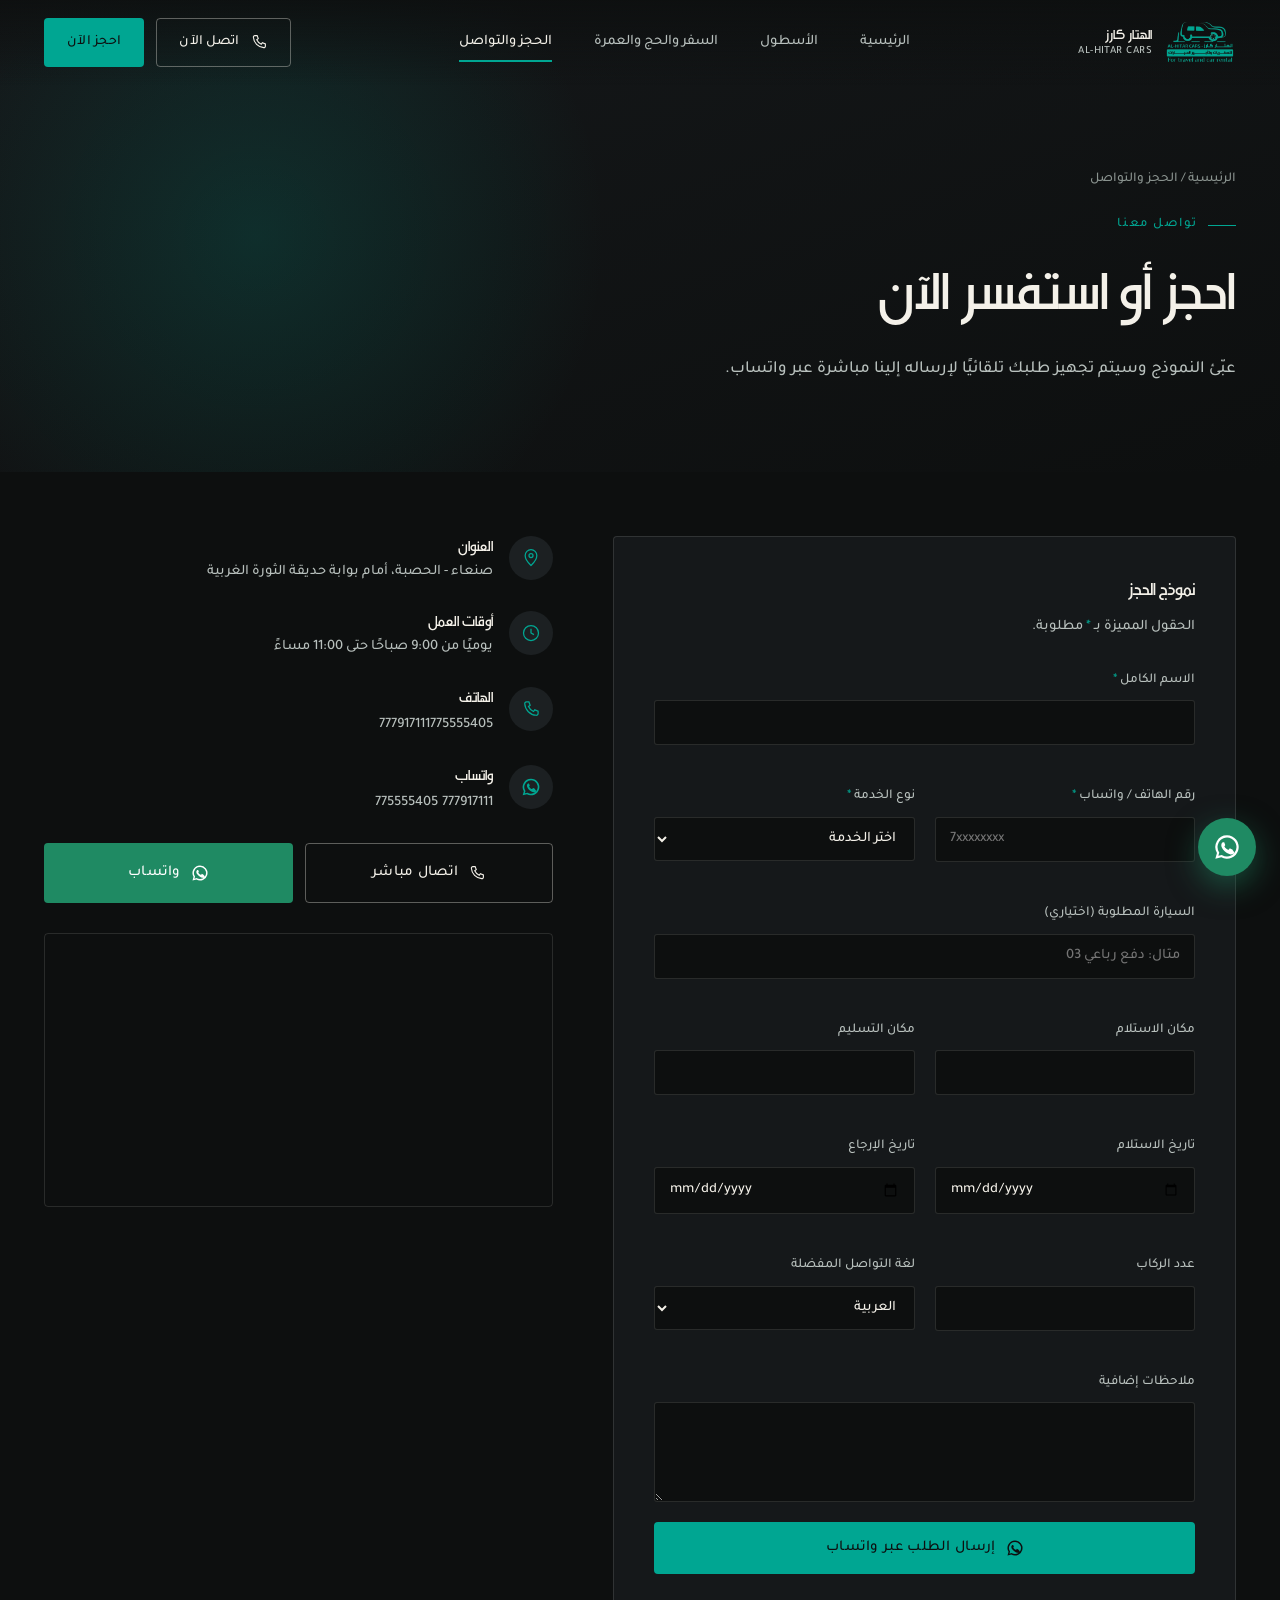
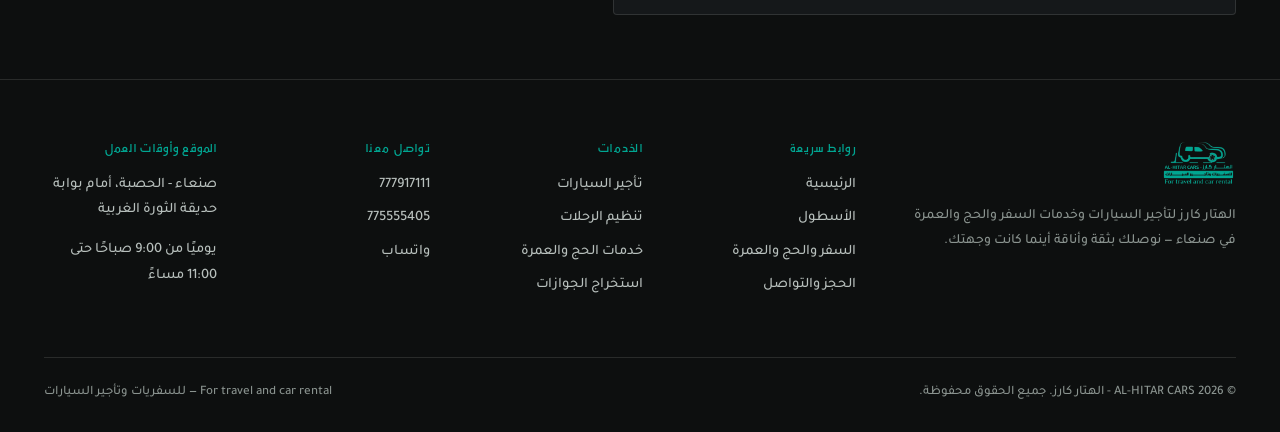
==== contact.html @ d3c836d4 "deploy site full" ====
<!DOCTYPE html>
<html lang="ar" dir="rtl">
<head>
  <meta charset="UTF-8">
  <meta name="viewport" content="width=device-width, initial-scale=1, viewport-fit=cover">
  <title>الحجز والتواصل | الهتار كارز</title>
  <meta name="description" content="احجز سيارتك أو استفسر عن خدمات السفر والحج والعمرة من الهتار كارز في صنعاء — تواصل هاتفي أو واتساب مباشر.">
  <link rel="canonical" href="https://alhitarcars.example.com/contact.html">
  <meta name="theme-color" content="#0d0f0f">
  <link rel="manifest" href="/manifest.webmanifest">
  <link rel="icon" href="/assets/icons/favicon-32.png" sizes="32x32">
  <link rel="icon" href="/assets/icons/favicon-64.png" sizes="64x64">
  <link rel="apple-touch-icon" href="/assets/icons/icon-180.png">
  <meta property="og:type" content="website">
  <meta property="og:title" content="الحجز والتواصل | الهتار كارز">
  <meta property="og:description" content="احجز سيارتك أو استفسر عن خدمات السفر والحج والعمرة من الهتار كارز في صنعاء — تواصل هاتفي أو واتساب مباشر.">
  <meta property="og:image" content="/assets/icons/og-image.jpg">
  <meta property="og:locale" content="ar_YE">
  <meta name="twitter:card" content="summary_large_image">
  <link rel="preload" href="/assets/fonts/heading.ttf" as="font" type="font/ttf" crossorigin>
  <link rel="preload" href="/assets/fonts/body.ttf" as="font" type="font/ttf" crossorigin>
  <link rel="stylesheet" href="/css/style.css">
  <script type="application/ld+json">
  {
    "@context": "https://schema.org",
    "@type": "CarRental",
    "name": "AL-HITAR CARS - الهتار كارز",
    "image": "/assets/icons/og-image.jpg",
    "telephone": ["+967777917111", "+967775555405"],
    "address": {
      "@type": "PostalAddress",
      "streetAddress": "الحصبة، أمام بوابة حديقة الثورة الغربية",
      "addressLocality": "صنعاء",
      "addressCountry": "YE"
    },
    "openingHours": "Mo-Su 09:00-23:00",
    "priceRange": "$$"
  }
  </script>
  
</head>
<body>
  <div class="intro-reveal">
    <div class="intro-line"></div>
    <img src="/assets/images/logo-original.png" alt="">
  </div>
  <header class="site-header">
    <div class="container header-inner">
      <a href="/index.html" class="brand">
        <img src="/assets/images/logo-original.png" alt="شعار الهتار كارز">
        <span class="brand-text">الهتار كارز<small>AL-HITAR CARS</small></span>
      </a>
      <nav class="main-nav">
        <a href="/index.html" class="">الرئيسية</a>
        <a href="/fleet.html" class="">الأسطول</a>
        <a href="/travel.html" class="">السفر والحج والعمرة</a>
        <a href="/contact.html" class="active">الحجز والتواصل</a>
      </nav>
      <div class="header-cta">
        <a href="tel:+967777917111" class="btn btn-outline"><svg viewBox="0 0 24 24" fill="none" stroke="currentColor" stroke-width="1.5"><path d="M6.5 3.5h3l1.5 4-2 1.5a12 12 0 0 0 6 6l1.5-2 4 1.5v3a2 2 0 0 1-2.2 2C10.8 19 5 13.2 4.5 5.7A2 2 0 0 1 6.5 3.5Z"/></svg> اتصل الآن</a>
        <a href="/contact.html" class="btn btn-primary">احجز الآن</a>
      </div>
      <button class="nav-toggle" aria-label="القائمة"><svg viewBox="0 0 24 24" fill="none" stroke="currentColor" stroke-width="1.6"><path d="M4 7h16M4 12h16M4 17h16"/></svg></button>
    </div>
  </header>
  
  <section class="page-hero">
    <div class="container">
      <div class="breadcrumb"><a href="/index.html">الرئيسية</a> / الحجز والتواصل</div>
      <div class="eyebrow">تواصل معنا</div>
      <h1>احجز أو استفسر الآن</h1>
      <p>عبّئ النموذج وسيتم تجهيز طلبك تلقائيًا لإرساله إلينا مباشرة عبر واتساب.</p>
    </div>
  </section>

  <section class="section-tight">
    <div class="container">
      <div class="contact-layout">
        <div class="booking-form reveal">
          <h3 style="margin-bottom:6px">نموذج الحجز</h3>
          <p style="color:var(--silver);font-size:14.5px;margin-bottom:28px">الحقول المميزة بـ <span style="color:var(--teal)">*</span> مطلوبة.</p>
          <form id="booking-form" novalidate>
            <div class="form-grid">
              <div class="field full">
                <label for="full-name">الاسم الكامل <span class="req">*</span></label>
                <input type="text" id="full-name" name="full-name" required>
                <span class="err-msg">هذا الحقل مطلوب</span>
              </div>
              <div class="field">
                <label for="phone">رقم الهاتف / واتساب <span class="req">*</span></label>
                <input type="tel" id="phone" name="phone" required placeholder="7xxxxxxxx">
                <span class="err-msg">رقم الهاتف غير صحيح</span>
              </div>
              <div class="field">
                <label for="service">نوع الخدمة <span class="req">*</span></label>
                <select id="service" name="service" required>
                  <option value="" disabled selected>اختر الخدمة</option>
                  <option>تأجير سيارة</option><option>موكب زفاف</option><option>توصيل تخرج</option><option>استقبال/توصيل مطار</option><option>تنقل حدودي (شحن/الوديعة)</option><option>حافلة تنقل مطار</option><option>خدمة إنجيز (مقعد واحد)</option><option>رحلة محلية أو دولية</option><option>خدمة حج</option><option>خدمة عمرة</option><option>استخراج جواز</option><option>أخرى</option>
                </select>
                <span class="err-msg">يرجى اختيار نوع الخدمة</span>
              </div>
              <div class="field full">
                <label for="vehicle-type">السيارة المطلوبة (اختياري)</label>
                <input type="text" id="vehicle-type" name="vehicle-type" placeholder="مثال: دفع رباعي 03">
              </div>
              <div class="field">
                <label for="pickup-loc">مكان الاستلام</label>
                <input type="text" id="pickup-loc" name="pickup-loc">
              </div>
              <div class="field">
                <label for="dropoff-loc">مكان التسليم</label>
                <input type="text" id="dropoff-loc" name="dropoff-loc">
              </div>
              <div class="field">
                <label for="pickup-date">تاريخ الاستلام</label>
                <input type="date" id="pickup-date" name="pickup-date">
              </div>
              <div class="field">
                <label for="return-date">تاريخ الإرجاع</label>
                <input type="date" id="return-date" name="return-date">
              </div>
              <div class="field">
                <label for="passengers">عدد الركاب</label>
                <input type="number" id="passengers" name="passengers" min="1" max="60">
              </div>
              <div class="field">
                <label for="pref-lang">لغة التواصل المفضلة</label>
                <select id="pref-lang" name="pref-lang">
                  <option>العربية</option>
                  <option>English</option>
                </select>
              </div>
              <div class="field full">
                <label for="notes">ملاحظات إضافية</label>
                <textarea id="notes" name="notes"></textarea>
              </div>
            </div>
            <button type="submit" class="btn btn-primary btn-block"><svg viewBox="0 0 24 24" fill="currentColor"><path d="M12 2a10 10 0 0 0-8.6 15.1L2 22l5.1-1.3A10 10 0 1 0 12 2Zm0 18.1a8.1 8.1 0 0 1-4.1-1.1l-.3-.2-3 .8.8-2.9-.2-.3A8.1 8.1 0 1 1 12 20.1Zm4.4-6.1c-.2-.1-1.4-.7-1.6-.8-.2-.1-.4-.1-.5.1-.2.2-.6.8-.8 1-.1.1-.3.2-.5.1-1.4-.7-2.3-1.2-3.2-2.8-.2-.4.2-.4.6-1.2.1-.1 0-.3 0-.4C10.3 9.7 9.9 8.7 9.7 8.2c-.1-.4-.3-.3-.5-.3h-.4c-.2 0-.5.1-.7.3-.2.2-1 1-1 2.3s1 2.7 1.1 2.9c.1.2 2 3 4.8 4.2.7.3 1.2.5 1.6.6.7.2 1.3.2 1.8.1.5-.1 1.4-.6 1.6-1.1.2-.5.2-1 .1-1.1-.1-.1-.2-.2-.4-.3Z"/></svg> إرسال الطلب عبر واتساب</button>
            <div id="form-status" class="form-status"></div>
          </form>
        </div>

        <div class="contact-side reveal">
          <div class="info-item"><div class="ic"><svg viewBox="0 0 24 24" fill="none" stroke="currentColor" stroke-width="1.5"><path d="M12 21s7-6.6 7-12a7 7 0 0 0-14 0c0 5.4 7 12 7 12Z"/><circle cx="12" cy="9" r="2.4"/></svg></div><div><h4>العنوان</h4><p>صنعاء - الحصبة، أمام بوابة حديقة الثورة الغربية</p></div></div>
          <div class="info-item"><div class="ic"><svg viewBox="0 0 24 24" fill="none" stroke="currentColor" stroke-width="1.5"><circle cx="12" cy="12" r="9"/><path d="M12 7v5l3.5 2"/></svg></div><div><h4>أوقات العمل</h4><p>يوميًا من 9:00 صباحًا حتى 11:00 مساءً</p></div></div>
          <div class="info-item"><div class="ic"><svg viewBox="0 0 24 24" fill="none" stroke="currentColor" stroke-width="1.5"><path d="M6.5 3.5h3l1.5 4-2 1.5a12 12 0 0 0 6 6l1.5-2 4 1.5v3a2 2 0 0 1-2.2 2C10.8 19 5 13.2 4.5 5.7A2 2 0 0 1 6.5 3.5Z"/></svg></div><div><h4>الهاتف</h4><a href="tel:+967777917111">777917111</a><a href="tel:+967775555405">775555405</a></div></div>
          <div class="info-item"><div class="ic"><svg viewBox="0 0 24 24" fill="currentColor"><path d="M12 2a10 10 0 0 0-8.6 15.1L2 22l5.1-1.3A10 10 0 1 0 12 2Zm0 18.1a8.1 8.1 0 0 1-4.1-1.1l-.3-.2-3 .8.8-2.9-.2-.3A8.1 8.1 0 1 1 12 20.1Zm4.4-6.1c-.2-.1-1.4-.7-1.6-.8-.2-.1-.4-.1-.5.1-.2.2-.6.8-.8 1-.1.1-.3.2-.5.1-1.4-.7-2.3-1.2-3.2-2.8-.2-.4.2-.4.6-1.2.1-.1 0-.3 0-.4C10.3 9.7 9.9 8.7 9.7 8.2c-.1-.4-.3-.3-.5-.3h-.4c-.2 0-.5.1-.7.3-.2.2-1 1-1 2.3s1 2.7 1.1 2.9c.1.2 2 3 4.8 4.2.7.3 1.2.5 1.6.6.7.2 1.3.2 1.8.1.5-.1 1.4-.6 1.6-1.1.2-.5.2-1 .1-1.1-.1-.1-.2-.2-.4-.3Z"/></svg></div><div><h4>واتساب</h4>
            <a href="https://wa.me/967777917111?text=%D9%85%D8%B1%D8%AD%D8%A8%D8%A7%D9%8B%D8%8C%20%D8%A3%D8%B1%D8%BA%D8%A8%20%D8%A8%D8%A7%D9%84%D8%A7%D8%B3%D8%AA%D9%81%D8%B3%D8%A7%D8%B1%20%D8%B9%D9%86%20%D8%AE%D8%AF%D9%85%D8%A7%D8%AA%D9%83%D9%85" target="_blank" rel="noopener">777917111</a>
            <a href="https://wa.me/967775555405?text=%D9%85%D8%B1%D8%AD%D8%A8%D8%A7%D9%8B%D8%8C%20%D8%A3%D8%B1%D8%BA%D8%A8%20%D8%A8%D8%A7%D9%84%D8%A7%D8%B3%D8%AA%D9%81%D8%B3%D8%A7%D8%B1%20%D8%B9%D9%86%20%D8%AE%D8%AF%D9%85%D8%A7%D8%AA%D9%83%D9%85" target="_blank" rel="noopener">775555405</a>
          </div></div>
          <div style="display:flex;gap:12px;margin-top:10px">
            <a href="tel:+967777917111" class="btn btn-outline" style="flex:1"><svg viewBox="0 0 24 24" fill="none" stroke="currentColor" stroke-width="1.5"><path d="M6.5 3.5h3l1.5 4-2 1.5a12 12 0 0 0 6 6l1.5-2 4 1.5v3a2 2 0 0 1-2.2 2C10.8 19 5 13.2 4.5 5.7A2 2 0 0 1 6.5 3.5Z"/></svg> اتصال مباشر</a>
            <a href="https://wa.me/967777917111?text=%D9%85%D8%B1%D8%AD%D8%A8%D8%A7%D9%8B%D8%8C%20%D8%A3%D8%B1%D8%BA%D8%A8%20%D8%A8%D8%A7%D9%84%D8%A7%D8%B3%D8%AA%D9%81%D8%B3%D8%A7%D8%B1%20%D8%B9%D9%86%20%D8%AE%D8%AF%D9%85%D8%A7%D8%AA%D9%83%D9%85" target="_blank" rel="noopener" class="btn btn-whatsapp" style="flex:1"><svg viewBox="0 0 24 24" fill="currentColor"><path d="M12 2a10 10 0 0 0-8.6 15.1L2 22l5.1-1.3A10 10 0 1 0 12 2Zm0 18.1a8.1 8.1 0 0 1-4.1-1.1l-.3-.2-3 .8.8-2.9-.2-.3A8.1 8.1 0 1 1 12 20.1Zm4.4-6.1c-.2-.1-1.4-.7-1.6-.8-.2-.1-.4-.1-.5.1-.2.2-.6.8-.8 1-.1.1-.3.2-.5.1-1.4-.7-2.3-1.2-3.2-2.8-.2-.4.2-.4.6-1.2.1-.1 0-.3 0-.4C10.3 9.7 9.9 8.7 9.7 8.2c-.1-.4-.3-.3-.5-.3h-.4c-.2 0-.5.1-.7.3-.2.2-1 1-1 2.3s1 2.7 1.1 2.9c.1.2 2 3 4.8 4.2.7.3 1.2.5 1.6.6.7.2 1.3.2 1.8.1.5-.1 1.4-.6 1.6-1.1.2-.5.2-1 .1-1.1-.1-.1-.2-.2-.4-.3Z"/></svg> واتساب</a>
          </div>
          <div class="map-frame"><iframe src="https://www.google.com/maps?q=صنعاء+-+الحصبة،+أمام+بوابة+حديقة+الثورة+الغربية&output=embed" loading="lazy" title="موقع الهتار كارز"></iframe></div>
        </div>
      </div>
    </div>
  </section>

  <footer class="site-footer">
    <div class="container">
      <div class="footer-top">
        <div class="footer-brand">
          <img src="/assets/images/logo-original.png" alt="شعار الهتار كارز">
          <p>الهتار كارز لتأجير السيارات وخدمات السفر والحج والعمرة في صنعاء — نوصلك بثقة وأناقة أينما كانت وجهتك.</p>
        </div>
        <div class="info-grid" style="flex:1">
          <div class="info-block">
            <h4>روابط سريعة</h4>
            <a href="/index.html">الرئيسية</a>
            <a href="/fleet.html">الأسطول</a>
            <a href="/travel.html">السفر والحج والعمرة</a>
            <a href="/contact.html">الحجز والتواصل</a>
          </div>
          <div class="info-block">
            <h4>الخدمات</h4>
            <a href="/fleet.html">تأجير السيارات</a>
            <a href="/travel.html">تنظيم الرحلات</a>
            <a href="/travel.html">خدمات الحج والعمرة</a>
            <a href="/travel.html">استخراج الجوازات</a>
          </div>
          <div class="info-block">
            <h4>تواصل معنا</h4>
            <a href="tel:+967777917111">777917111</a>
            <a href="tel:+967775555405">775555405</a>
            <a href="https://wa.me/967777917111?text=%D9%85%D8%B1%D8%AD%D8%A8%D8%A7%D9%8B%D8%8C%20%D8%A3%D8%B1%D8%BA%D8%A8%20%D8%A8%D8%A7%D9%84%D8%A7%D8%B3%D8%AA%D9%81%D8%B3%D8%A7%D8%B1%20%D8%B9%D9%86%20%D8%AE%D8%AF%D9%85%D8%A7%D8%AA%D9%83%D9%85" target="_blank" rel="noopener">واتساب</a>
          </div>
          <div class="info-block">
            <h4>الموقع وأوقات العمل</h4>
            <p>صنعاء - الحصبة، أمام بوابة حديقة الثورة الغربية</p>
            <p>يوميًا من 9:00 صباحًا حتى 11:00 مساءً</p>
          </div>
        </div>
      </div>
      <div class="footer-bottom">
        <span>© 2026 AL-HITAR CARS - الهتار كارز. جميع الحقوق محفوظة.</span>
        <span>For travel and car rental — للسفريات وتأجير السيارات</span>
      </div>
    </div>
  </footer>
  <a class="wa-float" href="https://wa.me/967777917111?text=%D9%85%D8%B1%D8%AD%D8%A8%D8%A7%D9%8B%D8%8C%20%D8%A3%D8%B1%D8%BA%D8%A8%20%D8%A8%D8%A7%D9%84%D8%A7%D8%B3%D8%AA%D9%81%D8%B3%D8%A7%D8%B1%20%D8%B9%D9%86%20%D8%AE%D8%AF%D9%85%D8%A7%D8%AA%D9%83%D9%85" target="_blank" rel="noopener" aria-label="تواصل عبر واتساب"><svg viewBox="0 0 24 24" fill="currentColor"><path d="M12 2a10 10 0 0 0-8.6 15.1L2 22l5.1-1.3A10 10 0 1 0 12 2Zm0 18.1a8.1 8.1 0 0 1-4.1-1.1l-.3-.2-3 .8.8-2.9-.2-.3A8.1 8.1 0 1 1 12 20.1Zm4.4-6.1c-.2-.1-1.4-.7-1.6-.8-.2-.1-.4-.1-.5.1-.2.2-.6.8-.8 1-.1.1-.3.2-.5.1-1.4-.7-2.3-1.2-3.2-2.8-.2-.4.2-.4.6-1.2.1-.1 0-.3 0-.4C10.3 9.7 9.9 8.7 9.7 8.2c-.1-.4-.3-.3-.5-.3h-.4c-.2 0-.5.1-.7.3-.2.2-1 1-1 2.3s1 2.7 1.1 2.9c.1.2 2 3 4.8 4.2.7.3 1.2.5 1.6.6.7.2 1.3.2 1.8.1.5-.1 1.4-.6 1.6-1.1.2-.5.2-1 .1-1.1-.1-.1-.2-.2-.4-.3Z"/></svg></a>
  <div class="install-banner">
    <img src="/assets/icons/icon-96.png" alt="">
    <div class="txt"><strong>ثبّت تطبيق الهتار كارز</strong>وصول أسرع لحجوزاتك من شاشتك الرئيسية</div>
    <button class="install-btn">تثبيت</button>
    <button class="dismiss">×</button>
  </div>
  <div class="lightbox"><button class="lightbox-close"><svg viewBox="0 0 24 24" fill="none" stroke="currentColor" stroke-width="1.6"><path d="M6 6l12 12M18 6 6 18"/></svg></button><img src="" alt=""></div>
  <script src="/js/main.js" defer></script>
</body>
</html>
---- css/style.css ----
/* ==========================================================================
   AL-HITAR CARS — Design System
   ========================================================================== */

@font-face {
  font-family: 'Heading Arabic';
  src: url('../assets/fonts/heading.ttf') format('truetype');
  font-weight: 400 700;
  font-display: swap;
}
@font-face {
  font-family: 'Body Arabic';
  src: url('../assets/fonts/body.ttf') format('truetype');
  font-weight: 300 700;
  font-display: swap;
}

:root {
  --ink: #0d0f0f;
  --charcoal: #15181a;
  --charcoal-2: #1c2022;
  --cream: #f4f1e9;
  --teal: #00a692;
  --teal-deep: #027566;
  --teal-glow: rgba(0, 166, 146, 0.35);
  --silver: #b8c0bd;
  --muted: #8a938f;
  --white: #ffffff;
  --line: rgba(244, 241, 233, 0.12);

  --font-head: 'Heading Arabic', 'Tahoma', sans-serif;
  --font-body: 'Body Arabic', 'Tahoma', sans-serif;

  --container: 1240px;
  --radius: 4px;
  --ease: cubic-bezier(.16,.84,.44,1);
}

* { box-sizing: border-box; }
html { scroll-behavior: smooth; }
@media (prefers-reduced-motion: reduce) {
  html { scroll-behavior: auto; }
  *, *::before, *::after { animation-duration: 0.001ms !important; animation-iteration-count: 1 !important; transition-duration: 0.001ms !important; scroll-behavior: auto !important; }
}

body {
  margin: 0;
  background: var(--ink);
  color: var(--cream);
  font-family: var(--font-body);
  line-height: 1.75;
  -webkit-font-smoothing: antialiased;
  overflow-x: hidden;
}

img { max-width: 100%; display: block; }
a { color: inherit; text-decoration: none; }
button { font-family: inherit; cursor: pointer; }
ul { margin: 0; padding: 0; list-style: none; }

h1, h2, h3, h4 {
  font-family: var(--font-head);
  font-weight: 600;
  margin: 0 0 .5em;
  line-height: 1.3;
}

.container { max-width: var(--container); margin: 0 auto; padding: 0 24px; }
.eyebrow {
  display: inline-flex; align-items: center; gap: 10px;
  font-size: 13px; letter-spacing: .12em; color: var(--teal);
  text-transform: uppercase; font-weight: 600; margin-bottom: 14px;
}
.eyebrow::before { content: ''; width: 28px; height: 1px; background: var(--teal); }

.section { padding: 96px 0; position: relative; }
.section-tight { padding: 64px 0; }
.section-title { font-size: clamp(28px, 4vw, 44px); max-width: 720px; }
.section-sub { color: var(--silver); max-width: 620px; font-size: 17px; }
.section-head { margin-bottom: 56px; }
.section-head.center { text-align: center; margin-inline: auto; }
.section-head.center .section-sub { margin-inline: auto; }

.charcoal-bg { background: var(--charcoal); }
.line-top { border-top: 1px solid var(--line); }

/* Buttons */
.btn {
  display: inline-flex; align-items: center; justify-content: center; gap: 10px;
  padding: 16px 34px; font-size: 15px; font-weight: 600; letter-spacing: .02em;
  border-radius: var(--radius); border: 1px solid transparent; transition: all .35s var(--ease);
  white-space: nowrap;
}
.btn-primary { background: var(--teal); color: var(--ink); }
.btn-primary:hover { background: var(--cream); box-shadow: 0 0 0 1px var(--cream); transform: translateY(-2px); }
.btn-outline { border-color: rgba(244,241,233,.35); color: var(--cream); }
.btn-outline:hover { border-color: var(--cream); background: rgba(244,241,233,.06); transform: translateY(-2px); }
.btn-whatsapp { background: #1f8a63; color: #fff; }
.btn-whatsapp:hover { background: #24a374; transform: translateY(-2px); }
.btn-block { width: 100%; }
.btn svg { width: 18px; height: 18px; flex-shrink: 0; }

/* ============================== HEADER ============================== */
.site-header {
  position: fixed; inset-inline: 0; top: 0; z-index: 500;
  padding: 18px 0;
  transition: background .4s var(--ease), padding .4s var(--ease), box-shadow .4s var(--ease);
}
.site-header::before {
  content: ''; position: absolute; inset: 0; background: linear-gradient(to bottom, rgba(13,15,15,.85), rgba(13,15,15,0));
  z-index: -1; opacity: 1; transition: opacity .4s;
}
.site-header.scrolled { background: rgba(13,15,15,.92); backdrop-filter: blur(10px); padding: 12px 0; box-shadow: 0 8px 30px rgba(0,0,0,.35); }
.site-header.scrolled::before { opacity: 0; }

.header-inner { display: flex; align-items: center; justify-content: space-between; gap: 20px; }
.brand { display: flex; align-items: center; gap: 12px; }
.brand img { height: 44px; width: auto; }
.brand-text { font-family: var(--font-head); font-size: 15px; line-height: 1.3; }
.brand-text small { display: block; font-family: var(--font-body); font-size: 11px; color: var(--silver); font-weight: 400; letter-spacing: .04em; }

.main-nav { display: flex; align-items: center; gap: 6px; }
.main-nav a {
  padding: 10px 18px; font-size: 14.5px; font-weight: 500; border-radius: 3px;
  color: var(--silver); transition: color .25s, background .25s; position: relative;
}
.main-nav a:hover, .main-nav a.active { color: var(--cream); }
.main-nav a.active::after {
  content: ''; position: absolute; bottom: 3px; inset-inline: 18px; height: 2px; background: var(--teal);
}
.header-cta { display: flex; align-items: center; gap: 12px; }
.header-cta .btn { padding: 11px 22px; font-size: 14px; }
.nav-toggle {
  display: none; background: none; border: 1px solid var(--line); border-radius: 4px;
  width: 44px; height: 44px; align-items: center; justify-content: center; color: var(--cream);
}
.nav-toggle svg { width: 22px; height: 22px; }

@media (max-width: 980px) {
  .main-nav { position: fixed; inset: 0; top: 0; background: var(--ink); flex-direction: column;
    justify-content: center; align-items: center; gap: 8px; transform: translateY(-100%);
    transition: transform .5s var(--ease); z-index: 400; }
  .main-nav.open { transform: translateY(0); }
  .main-nav a { font-size: 20px; padding: 14px 20px; }
  .nav-toggle { display: inline-flex; z-index: 600; }
  .header-cta .btn-outline { display: none; }
}

/* ============================== INTRO REVEAL ============================== */
.intro-reveal {
  position: fixed; inset: 0; z-index: 2000; background: var(--ink);
  display: flex; align-items: center; justify-content: center;
  transition: opacity .5s ease, visibility .5s ease;
}
.intro-reveal.hide { opacity: 0; visibility: hidden; pointer-events: none; }
.intro-reveal img { width: 120px; opacity: 0; animation: introFade .7s var(--ease) forwards .1s; }
.intro-line {
  position: absolute; bottom: 42%; height: 1px; width: 0; background: var(--teal);
  box-shadow: 0 0 14px var(--teal-glow); animation: introLine 1.1s var(--ease) forwards .15s;
}
@keyframes introFade { to { opacity: 1; } }
@keyframes introLine { 0% { width: 0; opacity: 1; } 70% { width: 220px; opacity: 1; } 100% { width: 220px; opacity: 0; } }
@media (prefers-reduced-motion: reduce) { .intro-reveal { display: none; } }

/* ============================== HERO ============================== */
.hero {
  position: relative; min-height: 100svh; display: flex; align-items: flex-end;
  overflow: hidden; background: var(--ink);
}
.hero-media { position: absolute; inset: 0; z-index: 0; }
.hero-media video, .hero-media img {
  position: absolute; inset: 0; width: 100%; height: 100%; object-fit: cover; object-position: center 30%;
}
.hero-media::after {
  content: ''; position: absolute; inset: 0;
  background: linear-gradient(to top, rgba(10,11,11,.95) 5%, rgba(10,11,11,.55) 45%, rgba(10,11,11,.35) 70%),
              linear-gradient(to inline-end, rgba(10,11,11,.5), transparent 55%);
}
.hero-content { position: relative; z-index: 2; width: 100%; padding-bottom: 96px; }
.hero-eyebrow { color: var(--teal); font-weight: 600; letter-spacing: .14em; text-transform: uppercase; font-size: 13px; margin-bottom: 18px; display: flex; align-items: center; gap: 10px; opacity: 0; animation: riseIn .9s var(--ease) forwards .5s; }
.hero-eyebrow::before { content: ''; width: 34px; height: 1px; background: var(--teal); }
.hero h1 {
  font-size: clamp(38px, 6.4vw, 84px); max-width: 900px; margin-bottom: 20px;
  opacity: 0; animation: riseIn 1s var(--ease) forwards .65s;
}
.hero-en { display: block; font-size: .32em; color: var(--silver); font-weight: 400; margin-top: 8px; font-family: var(--font-body); letter-spacing: .04em; }
.hero p.lead {
  font-size: 18px; color: var(--silver); max-width: 560px; margin-bottom: 40px;
  opacity: 0; animation: riseIn 1s var(--ease) forwards .8s;
}
.hero-actions { display: flex; gap: 16px; flex-wrap: wrap; opacity: 0; animation: riseIn 1s var(--ease) forwards .95s; }
@keyframes riseIn { from { opacity: 0; transform: translateY(28px); } to { opacity: 1; transform: translateY(0); } }

.scroll-cue {
  position: absolute; bottom: 26px; inset-inline-end: 24px; z-index: 2; color: var(--silver);
  display: flex; flex-direction: column; align-items: center; gap: 8px; font-size: 11px; letter-spacing: .1em;
  opacity: 0; animation: riseIn 1s var(--ease) forwards 1.2s;
}
.scroll-cue .line { width: 1px; height: 34px; background: linear-gradient(var(--teal), transparent); animation: scrollCue 1.8s infinite ease-in-out; }
@keyframes scrollCue { 0%,100% { transform: scaleY(1); opacity: .7; } 50% { transform: scaleY(.4); opacity: 1; } }

.hero-video-toggle {
  position: absolute; bottom: 26px; inset-inline-start: 24px; z-index: 2;
  width: 44px; height: 44px; border-radius: 50%; border: 1px solid rgba(244,241,233,.3);
  background: rgba(13,15,15,.4); backdrop-filter: blur(6px); display: flex; align-items: center; justify-content: center;
  color: var(--cream); opacity: 0; animation: riseIn 1s var(--ease) forwards 1.2s;
}
.hero-video-toggle svg { width: 16px; height: 16px; }

/* ============================== TICKER ============================== */
.ticker-strip {
  background: var(--teal); color: var(--ink); overflow: hidden; position: relative;
  padding: 16px 0; white-space: nowrap;
}
.ticker-track { display: inline-flex; animation: tickerScroll 42s linear infinite; will-change: transform; }
.ticker-track span {
  display: inline-flex; align-items: center; font-family: var(--font-head); font-weight: 600;
  font-size: 17px; padding-inline-end: 42px;
}
.ticker-track span::after { content: '\2022'; margin-inline-start: 42px; opacity: .55; }
@keyframes tickerScroll { from { transform: translateX(0); } to { transform: translateX(-50%); } }
html[dir="rtl"] .ticker-track { animation-name: tickerScrollRTL; }
@keyframes tickerScrollRTL { from { transform: translateX(0); } to { transform: translateX(50%); } }

/* ============================== TRUST / STATS ============================== */
.trust-band { display: flex; flex-wrap: wrap; gap: 40px; justify-content: space-between; }
.trust-item { flex: 1 1 200px; }
.trust-item .num { font-family: var(--font-head); font-size: 42px; color: var(--teal); display: block; }
.trust-item .label { color: var(--silver); font-size: 14.5px; }

/* ============================== FEATURED GRID ============================== */
.feature-grid { display: grid; grid-template-columns: repeat(12, 1fr); gap: 18px; }
.feature-grid .tile { grid-column: span 4; position: relative; overflow: hidden; border-radius: var(--radius); aspect-ratio: 4/5; }
.feature-grid .tile.wide { grid-column: span 6; aspect-ratio: 16/11; }
.feature-grid .tile.tall { grid-column: span 6; aspect-ratio: 16/13; }
.tile img { width: 100%; height: 100%; object-fit: cover; transition: transform 1.1s var(--ease); }
.tile:hover img { transform: scale(1.08); }
.tile::after { content: ''; position: absolute; inset: 0; background: linear-gradient(to top, rgba(10,11,11,.85), transparent 55%); }
.tile-label { position: absolute; bottom: 0; inset-inline: 0; padding: 20px; z-index: 2; }
.tile-label .tag { font-size: 12px; color: var(--teal); text-transform: uppercase; letter-spacing: .08em; font-weight: 700; }
.tile-label h4 { margin: 4px 0 0; font-size: 19px; }

@media (max-width: 860px) {
  .feature-grid .tile, .feature-grid .tile.wide, .feature-grid .tile.tall { grid-column: span 12; aspect-ratio: 4/3; }
}

/* ============================== SERVICE CARDS ============================== */
.service-grid { display: grid; grid-template-columns: repeat(3, 1fr); gap: 1px; background: var(--line); border: 1px solid var(--line); }
.service-card { background: var(--charcoal); padding: 44px 34px; transition: background .35s; }
.service-card:hover { background: var(--charcoal-2); }
.service-card .icon { width: 46px; height: 46px; color: var(--teal); margin-bottom: 26px; }
.service-card h3 { font-size: 20px; }
.service-card p { color: var(--silver); font-size: 15px; margin: 0; }
@media (max-width: 860px) { .service-grid { grid-template-columns: 1fr; } }

/* ============================== SPLIT SECTION (wedding/airport/travel) ============================== */
.split { display: grid; grid-template-columns: 1fr 1fr; gap: 64px; align-items: center; }
.split.reverse .split-media { order: 2; }
.split-media { position: relative; border-radius: var(--radius); overflow: hidden; aspect-ratio: 4/3.2; }
.split-media img { width: 100%; height: 100%; object-fit: cover; }
.split-body ul.checklist { margin-top: 26px; display: flex; flex-direction: column; gap: 14px; }
.split-body ul.checklist li { display: flex; gap: 12px; align-items: flex-start; color: var(--silver); font-size: 15.5px; }
.split-body ul.checklist svg { width: 18px; height: 18px; color: var(--teal); flex-shrink: 0; margin-top: 3px; }
@media (max-width: 900px) {
  .split, .split.reverse { grid-template-columns: 1fr; gap: 32px; }
  .split.reverse .split-media { order: 0; }
}

/* ============================== CTA BAND ============================== */
.cta-band {
  position: relative; padding: 90px 0; text-align: center; overflow: hidden;
  background: radial-gradient(120% 160% at 50% 0%, rgba(0,166,146,.16), transparent 60%), var(--charcoal);
}
.cta-band h2 { font-size: clamp(28px,4vw,46px); max-width: 700px; margin-inline: auto; }
.cta-band p { color: var(--silver); max-width: 560px; margin: 14px auto 34px; }
.cta-actions { display: flex; gap: 16px; justify-content: center; flex-wrap: wrap; }

/* ============================== LOCATION / FOOTER ============================== */
.info-grid { display: grid; grid-template-columns: repeat(4, 1fr); gap: 40px; }
.info-block h4 { font-size: 13px; text-transform: uppercase; letter-spacing: .1em; color: var(--teal); margin-bottom: 16px; }
.info-block p, .info-block a { color: var(--silver); font-size: 14.5px; display: block; margin-bottom: 8px; }
.info-block a:hover { color: var(--cream); }
@media (max-width: 860px) { .info-grid { grid-template-columns: 1fr 1fr; } }

.site-footer { padding: 60px 0 28px; border-top: 1px solid var(--line); }
.footer-top { display: flex; justify-content: space-between; gap: 40px; flex-wrap: wrap; margin-bottom: 50px; }
.footer-brand { max-width: 340px; }
.footer-brand img { height: 46px; margin-bottom: 18px; }
.footer-brand p { color: var(--muted); font-size: 14px; }
.footer-bottom { display: flex; justify-content: space-between; gap: 12px; flex-wrap: wrap; color: var(--muted); font-size: 13px; padding-top: 24px; border-top: 1px solid var(--line); }

/* ============================== PAGE HEADER (inner pages) ============================== */
.page-hero {
  padding: 168px 0 70px; position: relative; overflow: hidden;
  background: linear-gradient(160deg, var(--charcoal), var(--ink));
}
.page-hero::after {
  content: ''; position: absolute; inset-inline-end: -10%; top: -30%; width: 60%; height: 160%;
  background: radial-gradient(circle, var(--teal-glow), transparent 65%); opacity: .5;
}
.breadcrumb { color: var(--muted); font-size: 13.5px; margin-bottom: 18px; }
.breadcrumb a:hover { color: var(--teal); }
.page-hero h1 { font-size: clamp(32px, 5vw, 58px); max-width: 780px; }
.page-hero p { color: var(--silver); max-width: 600px; font-size: 17px; }

/* ============================== FLEET / FILTERS ============================== */
.filter-bar {
  display: flex; gap: 10px; flex-wrap: wrap; padding: 22px 0; position: sticky; top: 76px; z-index: 100;
  background: rgba(13,15,15,.9); backdrop-filter: blur(8px); border-bottom: 1px solid var(--line); margin-bottom: 40px;
}
.filter-btn {
  padding: 9px 20px; border: 1px solid var(--line); border-radius: 30px; font-size: 13.5px; color: var(--silver);
  background: transparent; transition: all .3s;
}
.filter-btn:hover { border-color: var(--teal); color: var(--cream); }
.filter-btn.active { background: var(--teal); border-color: var(--teal); color: var(--ink); font-weight: 600; }
.filter-count { color: var(--muted); font-size: 13px; margin-inline-start: auto; align-self: center; white-space: nowrap; }

.fleet-grid { display: grid; grid-template-columns: repeat(3, 1fr); gap: 24px; }
@media (max-width: 980px) { .fleet-grid { grid-template-columns: repeat(2, 1fr); } }
@media (max-width: 640px) { .fleet-grid { grid-template-columns: 1fr; } }

.vehicle-card {
  background: var(--charcoal); border: 1px solid var(--line); border-radius: var(--radius); overflow: hidden;
  opacity: 0; transform: translateY(24px); transition: opacity .6s var(--ease), transform .6s var(--ease), border-color .3s;
}
.vehicle-card.in-view { opacity: 1; transform: translateY(0); }
.vehicle-card:hover { border-color: rgba(0,166,146,.4); }
.vehicle-card .thumb { aspect-ratio: 4/3; overflow: hidden; position: relative; cursor: zoom-in; }
.vehicle-card .thumb img { width: 100%; height: 100%; object-fit: cover; transition: transform .8s var(--ease); }
.vehicle-card:hover .thumb img { transform: scale(1.06); }
.vehicle-card .thumb .cat-badge {
  position: absolute; top: 12px; inset-inline-start: 12px; background: rgba(13,15,15,.75); backdrop-filter: blur(4px);
  color: var(--teal); font-size: 11.5px; padding: 5px 12px; border-radius: 20px; font-weight: 700; letter-spacing: .04em;
}
.vehicle-card .body { padding: 20px 22px 24px; }
.vehicle-card .body h4 { font-size: 17px; margin-bottom: 6px; }
.vehicle-card .body .meta { color: var(--muted); font-size: 13.5px; margin-bottom: 16px; }
.vehicle-card .body .row { display: flex; gap: 10px; }
.vehicle-card .body .row .btn { flex: 1; padding: 11px 14px; font-size: 13.5px; }

.hidden-card { display: none !important; }

/* Lightbox */
.lightbox {
  position: fixed; inset: 0; z-index: 3000; background: rgba(6,7,7,.96);
  display: flex; align-items: center; justify-content: center; opacity: 0; visibility: hidden;
  transition: opacity .35s, visibility .35s; padding: 30px;
}
.lightbox.open { opacity: 1; visibility: visible; }
.lightbox img { max-width: 90vw; max-height: 85vh; border-radius: 4px; box-shadow: 0 30px 80px rgba(0,0,0,.6); }
.lightbox-close {
  position: absolute; top: 24px; inset-inline-end: 24px; width: 46px; height: 46px; border-radius: 50%;
  background: rgba(244,241,233,.08); border: 1px solid var(--line); color: var(--cream);
  display: flex; align-items: center; justify-content: center;
}
.lightbox-close svg { width: 20px; height: 20px; }

/* Action / on-the-road gallery */
.action-strip { display: grid; grid-template-columns: repeat(6, 1fr); gap: 10px; }
.action-strip .a-item { aspect-ratio: 3/4; overflow: hidden; border-radius: 3px; position: relative; cursor: zoom-in; filter: saturate(1.05) contrast(1.05); }
.action-strip .a-item img { width: 100%; height: 100%; object-fit: cover; transition: transform .8s var(--ease); }
.action-strip .a-item:hover img { transform: scale(1.08); }
@media (max-width: 980px) { .action-strip { grid-template-columns: repeat(4, 1fr); } }
@media (max-width: 640px) { .action-strip { grid-template-columns: repeat(3, 1fr); } }

/* Brand logos strip */
.brand-strip { display: flex; align-items: center; justify-content: space-between; flex-wrap: wrap; gap: 34px; opacity: .8; }
.brand-strip img { height: 42px; width: auto; filter: grayscale(1) brightness(1.6); opacity: .75; transition: opacity .3s, filter .3s; }
.brand-strip img:hover { opacity: 1; filter: grayscale(0) brightness(1); }

/* ============================== TRAVEL PAGE / TIMELINE ============================== */
.timeline { display: flex; flex-direction: column; gap: 0; margin-top: 20px; }
.timeline-item { display: grid; grid-template-columns: 60px 1fr; gap: 26px; padding-bottom: 46px; position: relative; }
.timeline-item::before {
  content: ''; position: absolute; inset-inline-start: 29px; top: 46px; bottom: 0; width: 1px; background: var(--line);
}
.timeline-item:last-child::before { display: none; }
.timeline-num {
  width: 60px; height: 60px; border-radius: 50%; border: 1px solid var(--teal); color: var(--teal);
  display: flex; align-items: center; justify-content: center; font-family: var(--font-head); font-size: 20px; flex-shrink: 0;
}
.timeline-body h4 { font-size: 19px; margin-bottom: 8px; }
.timeline-body p { color: var(--silver); margin: 0; max-width: 620px; font-size: 15px; }

.faq-item { border-bottom: 1px solid var(--line); }
.faq-q { padding: 24px 0; display: flex; justify-content: space-between; align-items: center; cursor: pointer; font-family: var(--font-head); font-size: 17px; }
.faq-q svg { width: 20px; height: 20px; color: var(--teal); transition: transform .35s; flex-shrink: 0; margin-inline-start: 20px; }
.faq-item.open .faq-q svg { transform: rotate(45deg); }
.faq-a { max-height: 0; overflow: hidden; transition: max-height .4s var(--ease); }
.faq-a p { color: var(--silver); padding-bottom: 24px; margin: 0; font-size: 15px; max-width: 700px; }

/* ============================== CONTACT / BOOKING FORM ============================== */
.contact-layout { display: grid; grid-template-columns: 1.1fr .9fr; gap: 60px; align-items: flex-start; }
@media (max-width: 980px) { .contact-layout { grid-template-columns: 1fr; } }

.booking-form { background: var(--charcoal); border: 1px solid var(--line); border-radius: var(--radius); padding: 40px; }
.form-grid { display: grid; grid-template-columns: 1fr 1fr; gap: 20px; }
.form-grid .full { grid-column: 1 / -1; }
@media (max-width: 560px) { .form-grid { grid-template-columns: 1fr; } }

.field { display: flex; flex-direction: column; gap: 8px; margin-bottom: 20px; }
.field label { font-size: 13.5px; color: var(--silver); }
.field label .req { color: var(--teal); }
.field input, .field select, .field textarea {
  background: var(--ink); border: 1px solid var(--line); border-radius: 3px; padding: 13px 14px;
  color: var(--cream); font-family: var(--font-body); font-size: 14.5px; transition: border-color .25s;
}
.field input:focus, .field select:focus, .field textarea:focus { outline: none; border-color: var(--teal); }
.field.error input, .field.error select, .field.error textarea { border-color: #d9534f; }
.field .err-msg { color: #e57b78; font-size: 12.5px; display: none; }
.field.error .err-msg { display: block; }
.field textarea { resize: vertical; min-height: 100px; }

.form-status { display: none; padding: 16px 18px; border-radius: 3px; font-size: 14.5px; margin-top: 6px; }
.form-status.success { display: block; background: rgba(0,166,146,.12); border: 1px solid var(--teal); color: var(--teal); }
.form-status.error { display: block; background: rgba(217,83,79,.12); border: 1px solid #d9534f; color: #e57b78; }

.contact-side .info-item { display: flex; gap: 16px; margin-bottom: 26px; }
.contact-side .info-item .ic { width: 44px; height: 44px; border-radius: 50%; background: var(--charcoal-2); display: flex; align-items: center; justify-content: center; flex-shrink: 0; color: var(--teal); }
.contact-side .info-item .ic svg { width: 20px; height: 20px; }
.contact-side .info-item h4 { font-size: 15.5px; margin-bottom: 4px; }
.contact-side .info-item p, .contact-side .info-item a { color: var(--silver); font-size: 14.5px; margin: 0; }
.map-frame { border-radius: var(--radius); overflow: hidden; border: 1px solid var(--line); margin-top: 30px; }
.map-frame iframe { width: 100%; height: 260px; border: 0; filter: grayscale(.4) invert(.92) contrast(.9); }

/* Install banner */
.install-banner {
  position: fixed; bottom: 18px; inset-inline: 18px; z-index: 800; background: var(--charcoal-2);
  border: 1px solid var(--teal); border-radius: 6px; padding: 16px 18px; display: none;
  align-items: center; gap: 14px; box-shadow: 0 20px 50px rgba(0,0,0,.4); max-width: 420px; margin-inline: auto;
}
.install-banner.show { display: flex; }
.install-banner img { width: 34px; height: 34px; border-radius: 6px; }
.install-banner .txt { flex: 1; font-size: 13.5px; color: var(--silver); }
.install-banner .txt strong { color: var(--cream); display: block; font-size: 14px; }
.install-banner button.install-btn { background: var(--teal); color: var(--ink); border: 0; padding: 9px 16px; border-radius: 4px; font-size: 13px; font-weight: 700; }
.install-banner button.dismiss { background: none; border: 0; color: var(--muted); font-size: 18px; padding: 4px; }

/* Reveal on scroll */
.reveal { opacity: 0; transform: translateY(28px); transition: opacity .8s var(--ease), transform .8s var(--ease); }
.reveal.in-view { opacity: 1; transform: translateY(0); }
.reveal-delay-1.in-view { transition-delay: .12s; }
.reveal-delay-2.in-view { transition-delay: .24s; }
.reveal-delay-3.in-view { transition-delay: .36s; }

/* whatsapp floating button */
.wa-float {
  position: fixed; bottom: 24px; inset-inline-start: 24px; z-index: 700; width: 58px; height: 58px; border-radius: 50%;
  background: #1f8a63; display: flex; align-items: center; justify-content: center; box-shadow: 0 10px 30px rgba(31,138,99,.5);
  transition: transform .3s;
}
.wa-float:hover { transform: scale(1.08); }
.wa-float svg { width: 28px; height: 28px; color: #fff; }

@media (max-width: 640px) {
  .section { padding: 64px 0; }
  .split { gap: 28px; }
  .info-grid { grid-template-columns: 1fr; }
  .install-banner { inset-inline: 12px; bottom: 12px; }
}
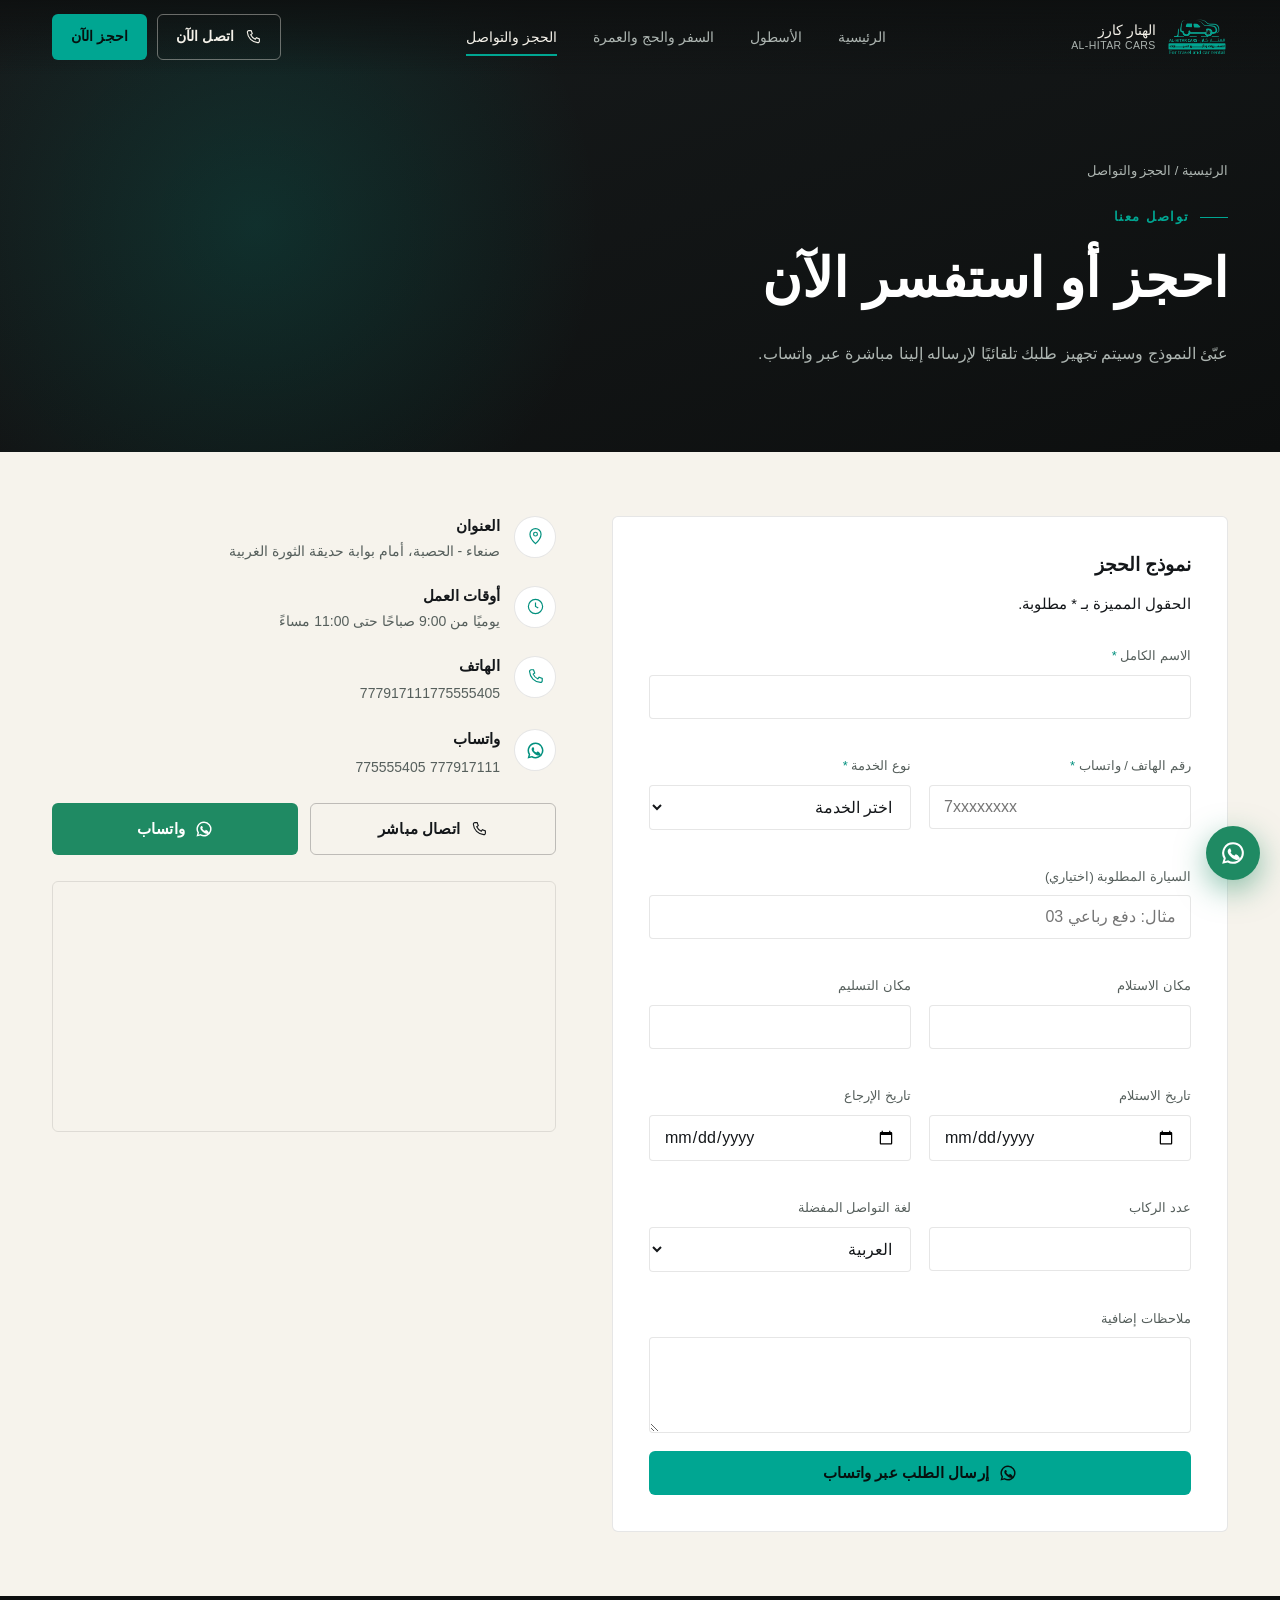
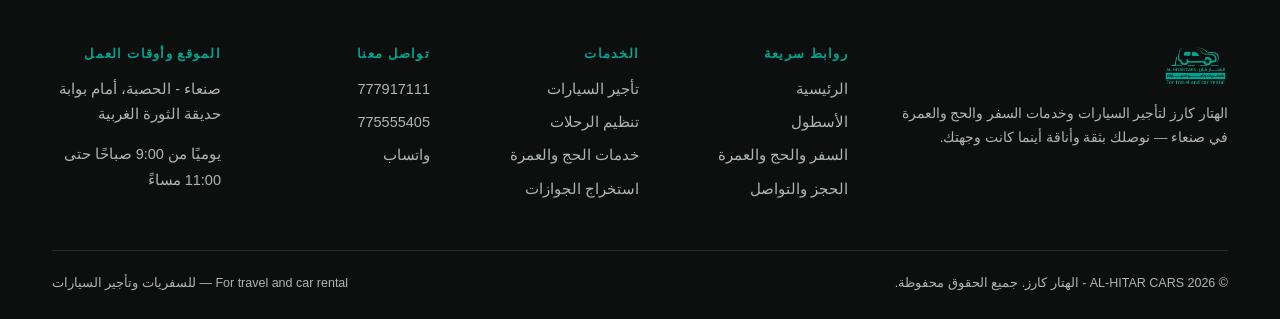
==== commit 52e2c8aa: "update: hero fix + relative paths + cleanup" ====
--- a/contact.html
+++ b/contact.html
@@ -5,21 +5,21 @@
   <meta name="viewport" content="width=device-width, initial-scale=1, viewport-fit=cover">
   <title>الحجز والتواصل | الهتار كارز</title>
   <meta name="description" content="احجز سيارتك أو استفسر عن خدمات السفر والحج والعمرة من الهتار كارز في صنعاء — تواصل هاتفي أو واتساب مباشر.">
-  <link rel="canonical" href="https://alhitarcars.example.com/contact.html">
+  <link rel="canonical" href="https://alhitarcars.example.comcontact.html">
   <meta name="theme-color" content="#0d0f0f">
-  <link rel="manifest" href="/manifest.webmanifest">
-  <link rel="icon" href="/assets/icons/favicon-32.png" sizes="32x32">
-  <link rel="icon" href="/assets/icons/favicon-64.png" sizes="64x64">
-  <link rel="apple-touch-icon" href="/assets/icons/icon-180.png">
+  <link rel="manifest" href="manifest.webmanifest">
+  <link rel="icon" href="assets/icons/favicon-32.png" sizes="32x32">
+  <link rel="icon" href="assets/icons/favicon-64.png" sizes="64x64">
+  <link rel="apple-touch-icon" href="assets/icons/icon-180.png">
   <meta property="og:type" content="website">
   <meta property="og:title" content="الحجز والتواصل | الهتار كارز">
   <meta property="og:description" content="احجز سيارتك أو استفسر عن خدمات السفر والحج والعمرة من الهتار كارز في صنعاء — تواصل هاتفي أو واتساب مباشر.">
   <meta property="og:image" content="/assets/icons/og-image.jpg">
   <meta property="og:locale" content="ar_YE">
   <meta name="twitter:card" content="summary_large_image">
-  <link rel="preload" href="/assets/fonts/heading.ttf" as="font" type="font/ttf" crossorigin>
-  <link rel="preload" href="/assets/fonts/body.ttf" as="font" type="font/ttf" crossorigin>
-  <link rel="stylesheet" href="/css/style.css">
+  <link rel="preload" href="assets/fonts/heading.ttf" as="font" type="font/ttf" crossorigin>
+  <link rel="preload" href="assets/fonts/body.ttf" as="font" type="font/ttf" crossorigin>
+  <link rel="stylesheet" href="css/style.css">
   <script type="application/ld+json">
   {
     "@context": "https://schema.org",
@@ -42,23 +42,23 @@
 <body>
   <div class="intro-reveal">
     <div class="intro-line"></div>
-    <img src="/assets/images/logo-original.png" alt="">
+    <img src="assets/images/logo-original.png" alt="">
   </div>
   <header class="site-header">
     <div class="container header-inner">
-      <a href="/index.html" class="brand">
-        <img src="/assets/images/logo-original.png" alt="شعار الهتار كارز">
+      <a href="index.html" class="brand">
+        <img src="assets/images/logo-original.png" alt="شعار الهتار كارز">
         <span class="brand-text">الهتار كارز<small>AL-HITAR CARS</small></span>
       </a>
       <nav class="main-nav">
-        <a href="/index.html" class="">الرئيسية</a>
-        <a href="/fleet.html" class="">الأسطول</a>
-        <a href="/travel.html" class="">السفر والحج والعمرة</a>
-        <a href="/contact.html" class="active">الحجز والتواصل</a>
+        <a href="index.html" class="">الرئيسية</a>
+        <a href="fleet.html" class="">الأسطول</a>
+        <a href="travel.html" class="">السفر والحج والعمرة</a>
+        <a href="contact.html" class="active">الحجز والتواصل</a>
       </nav>
       <div class="header-cta">
-        <a href="tel:+967777917111" class="btn btn-outline"><svg viewBox="0 0 24 24" fill="none" stroke="currentColor" stroke-width="1.5"><path d="M6.5 3.5h3l1.5 4-2 1.5a12 12 0 0 0 6 6l1.5-2 4 1.5v3a2 2 0 0 1-2.2 2C10.8 19 5 13.2 4.5 5.7A2 2 0 0 1 6.5 3.5Z"/></svg> اتصل الآن</a>
-        <a href="/contact.html" class="btn btn-primary">احجز الآن</a>
+        <a href="tel:+967777917111" class="btn btn-outline-dark"><svg viewBox="0 0 24 24" fill="none" stroke="currentColor" stroke-width="1.5"><path d="M6.5 3.5h3l1.5 4-2 1.5a12 12 0 0 0 6 6l1.5-2 4 1.5v3a2 2 0 0 1-2.2 2C10.8 19 5 13.2 4.5 5.7A2 2 0 0 1 6.5 3.5Z"/></svg> اتصل الآن</a>
+        <a href="contact.html" class="btn btn-primary">احجز الآن</a>
       </div>
       <button class="nav-toggle" aria-label="القائمة"><svg viewBox="0 0 24 24" fill="none" stroke="currentColor" stroke-width="1.6"><path d="M4 7h16M4 12h16M4 17h16"/></svg></button>
     </div>
@@ -66,7 +66,7 @@
   
   <section class="page-hero">
     <div class="container">
-      <div class="breadcrumb"><a href="/index.html">الرئيسية</a> / الحجز والتواصل</div>
+      <div class="breadcrumb"><a href="index.html">الرئيسية</a> / الحجز والتواصل</div>
       <div class="eyebrow">تواصل معنا</div>
       <h1>احجز أو استفسر الآن</h1>
       <p>عبّئ النموذج وسيتم تجهيز طلبك تلقائيًا لإرساله إلينا مباشرة عبر واتساب.</p>
@@ -149,7 +149,7 @@
             <a href="https://wa.me/967775555405?text=%D9%85%D8%B1%D8%AD%D8%A8%D8%A7%D9%8B%D8%8C%20%D8%A3%D8%B1%D8%BA%D8%A8%20%D8%A8%D8%A7%D9%84%D8%A7%D8%B3%D8%AA%D9%81%D8%B3%D8%A7%D8%B1%20%D8%B9%D9%86%20%D8%AE%D8%AF%D9%85%D8%A7%D8%AA%D9%83%D9%85" target="_blank" rel="noopener">775555405</a>
           </div></div>
           <div style="display:flex;gap:12px;margin-top:10px">
-            <a href="tel:+967777917111" class="btn btn-outline" style="flex:1"><svg viewBox="0 0 24 24" fill="none" stroke="currentColor" stroke-width="1.5"><path d="M6.5 3.5h3l1.5 4-2 1.5a12 12 0 0 0 6 6l1.5-2 4 1.5v3a2 2 0 0 1-2.2 2C10.8 19 5 13.2 4.5 5.7A2 2 0 0 1 6.5 3.5Z"/></svg> اتصال مباشر</a>
+            <a href="tel:+967777917111" class="btn btn-outline-light" style="flex:1"><svg viewBox="0 0 24 24" fill="none" stroke="currentColor" stroke-width="1.5"><path d="M6.5 3.5h3l1.5 4-2 1.5a12 12 0 0 0 6 6l1.5-2 4 1.5v3a2 2 0 0 1-2.2 2C10.8 19 5 13.2 4.5 5.7A2 2 0 0 1 6.5 3.5Z"/></svg> اتصال مباشر</a>
             <a href="https://wa.me/967777917111?text=%D9%85%D8%B1%D8%AD%D8%A8%D8%A7%D9%8B%D8%8C%20%D8%A3%D8%B1%D8%BA%D8%A8%20%D8%A8%D8%A7%D9%84%D8%A7%D8%B3%D8%AA%D9%81%D8%B3%D8%A7%D8%B1%20%D8%B9%D9%86%20%D8%AE%D8%AF%D9%85%D8%A7%D8%AA%D9%83%D9%85" target="_blank" rel="noopener" class="btn btn-whatsapp" style="flex:1"><svg viewBox="0 0 24 24" fill="currentColor"><path d="M12 2a10 10 0 0 0-8.6 15.1L2 22l5.1-1.3A10 10 0 1 0 12 2Zm0 18.1a8.1 8.1 0 0 1-4.1-1.1l-.3-.2-3 .8.8-2.9-.2-.3A8.1 8.1 0 1 1 12 20.1Zm4.4-6.1c-.2-.1-1.4-.7-1.6-.8-.2-.1-.4-.1-.5.1-.2.2-.6.8-.8 1-.1.1-.3.2-.5.1-1.4-.7-2.3-1.2-3.2-2.8-.2-.4.2-.4.6-1.2.1-.1 0-.3 0-.4C10.3 9.7 9.9 8.7 9.7 8.2c-.1-.4-.3-.3-.5-.3h-.4c-.2 0-.5.1-.7.3-.2.2-1 1-1 2.3s1 2.7 1.1 2.9c.1.2 2 3 4.8 4.2.7.3 1.2.5 1.6.6.7.2 1.3.2 1.8.1.5-.1 1.4-.6 1.6-1.1.2-.5.2-1 .1-1.1-.1-.1-.2-.2-.4-.3Z"/></svg> واتساب</a>
           </div>
           <div class="map-frame"><iframe src="https://www.google.com/maps?q=صنعاء+-+الحصبة،+أمام+بوابة+حديقة+الثورة+الغربية&output=embed" loading="lazy" title="موقع الهتار كارز"></iframe></div>
@@ -162,23 +162,23 @@
     <div class="container">
       <div class="footer-top">
         <div class="footer-brand">
-          <img src="/assets/images/logo-original.png" alt="شعار الهتار كارز">
+          <img src="assets/images/logo-original.png" alt="شعار الهتار كارز">
           <p>الهتار كارز لتأجير السيارات وخدمات السفر والحج والعمرة في صنعاء — نوصلك بثقة وأناقة أينما كانت وجهتك.</p>
         </div>
         <div class="info-grid" style="flex:1">
           <div class="info-block">
             <h4>روابط سريعة</h4>
-            <a href="/index.html">الرئيسية</a>
-            <a href="/fleet.html">الأسطول</a>
-            <a href="/travel.html">السفر والحج والعمرة</a>
-            <a href="/contact.html">الحجز والتواصل</a>
+            <a href="index.html">الرئيسية</a>
+            <a href="fleet.html">الأسطول</a>
+            <a href="travel.html">السفر والحج والعمرة</a>
+            <a href="contact.html">الحجز والتواصل</a>
           </div>
           <div class="info-block">
             <h4>الخدمات</h4>
-            <a href="/fleet.html">تأجير السيارات</a>
-            <a href="/travel.html">تنظيم الرحلات</a>
-            <a href="/travel.html">خدمات الحج والعمرة</a>
-            <a href="/travel.html">استخراج الجوازات</a>
+            <a href="fleet.html">تأجير السيارات</a>
+            <a href="travel.html">تنظيم الرحلات</a>
+            <a href="travel.html">خدمات الحج والعمرة</a>
+            <a href="travel.html">استخراج الجوازات</a>
           </div>
           <div class="info-block">
             <h4>تواصل معنا</h4>
@@ -201,12 +201,12 @@
   </footer>
   <a class="wa-float" href="https://wa.me/967777917111?text=%D9%85%D8%B1%D8%AD%D8%A8%D8%A7%D9%8B%D8%8C%20%D8%A3%D8%B1%D8%BA%D8%A8%20%D8%A8%D8%A7%D9%84%D8%A7%D8%B3%D8%AA%D9%81%D8%B3%D8%A7%D8%B1%20%D8%B9%D9%86%20%D8%AE%D8%AF%D9%85%D8%A7%D8%AA%D9%83%D9%85" target="_blank" rel="noopener" aria-label="تواصل عبر واتساب"><svg viewBox="0 0 24 24" fill="currentColor"><path d="M12 2a10 10 0 0 0-8.6 15.1L2 22l5.1-1.3A10 10 0 1 0 12 2Zm0 18.1a8.1 8.1 0 0 1-4.1-1.1l-.3-.2-3 .8.8-2.9-.2-.3A8.1 8.1 0 1 1 12 20.1Zm4.4-6.1c-.2-.1-1.4-.7-1.6-.8-.2-.1-.4-.1-.5.1-.2.2-.6.8-.8 1-.1.1-.3.2-.5.1-1.4-.7-2.3-1.2-3.2-2.8-.2-.4.2-.4.6-1.2.1-.1 0-.3 0-.4C10.3 9.7 9.9 8.7 9.7 8.2c-.1-.4-.3-.3-.5-.3h-.4c-.2 0-.5.1-.7.3-.2.2-1 1-1 2.3s1 2.7 1.1 2.9c.1.2 2 3 4.8 4.2.7.3 1.2.5 1.6.6.7.2 1.3.2 1.8.1.5-.1 1.4-.6 1.6-1.1.2-.5.2-1 .1-1.1-.1-.1-.2-.2-.4-.3Z"/></svg></a>
   <div class="install-banner">
-    <img src="/assets/icons/icon-96.png" alt="">
+    <img src="assets/icons/icon-96.png" alt="">
     <div class="txt"><strong>ثبّت تطبيق الهتار كارز</strong>وصول أسرع لحجوزاتك من شاشتك الرئيسية</div>
     <button class="install-btn">تثبيت</button>
     <button class="dismiss">×</button>
   </div>
   <div class="lightbox"><button class="lightbox-close"><svg viewBox="0 0 24 24" fill="none" stroke="currentColor" stroke-width="1.6"><path d="M6 6l12 12M18 6 6 18"/></svg></button><img src="" alt=""></div>
-  <script src="/js/main.js" defer></script>
+  <script src="js/main.js" defer></script>
 </body>
 </html>
--- a/css/style.css
+++ b/css/style.css
@@ -1,43 +1,54 @@
 /* ==========================================================================
-   AL-HITAR CARS — Design System
+   AL-HITAR CARS — Design System v2 (fixed hero, contrast, responsive)
    ========================================================================== */
 
 @font-face {
   font-family: 'Heading Arabic';
-  src: url('../assets/fonts/heading.ttf') format('truetype');
+  src: url('assets/fonts/heading.ttf') format('truetype');
   font-weight: 400 700;
   font-display: swap;
 }
 @font-face {
   font-family: 'Body Arabic';
-  src: url('../assets/fonts/body.ttf') format('truetype');
+  src: url('assets/fonts/body.ttf') format('truetype');
   font-weight: 300 700;
   font-display: swap;
 }
 
 :root {
-  --ink: #0d0f0f;
-  --charcoal: #15181a;
-  --charcoal-2: #1c2022;
-  --cream: #f4f1e9;
-  --teal: #00a692;
-  --teal-deep: #027566;
+  /* brand teal scale — base extracted from logo #00A692 */
+  --teal-500: #00a692;
+  --teal-600: #02907e;
+  --teal-700: #026a5c;
   --teal-glow: rgba(0, 166, 146, 0.35);
-  --silver: #b8c0bd;
-  --muted: #8a938f;
-  --white: #ffffff;
-  --line: rgba(244, 241, 233, 0.12);
+
+  /* surfaces */
+  --bg-dark: #0d0f0f;
+  --bg-dark-2: #171b1c;
+  --bg-dark-3: #1f2426;
+  --bg: #f6f3ec;
+  --bg-elevated: #ffffff;
+  --line-dark: rgba(244, 241, 233, 0.12);
+  --line-light: rgba(13, 15, 15, 0.1);
+
+  /* text on dark surfaces */
+  --text-on-dark-primary: #f4f1e9;
+  --text-on-dark-secondary: #adb5b1;
+
+  /* text on light surfaces */
+  --text-primary: #14171a;
+  --text-secondary: #565f5c;
 
   --font-head: 'Heading Arabic', 'Tahoma', sans-serif;
   --font-body: 'Body Arabic', 'Tahoma', sans-serif;
 
   --container: 1240px;
-  --radius: 4px;
+  --radius: 6px;
   --ease: cubic-bezier(.16,.84,.44,1);
 }
 
 * { box-sizing: border-box; }
-html { scroll-behavior: smooth; }
+html { scroll-behavior: smooth; font-size: 16px; }
 @media (prefers-reduced-motion: reduce) {
   html { scroll-behavior: auto; }
   *, *::before, *::after { animation-duration: 0.001ms !important; animation-iteration-count: 1 !important; transition-duration: 0.001ms !important; scroll-behavior: auto !important; }
@@ -45,10 +56,11 @@
 
 body {
   margin: 0;
-  background: var(--ink);
-  color: var(--cream);
+  background: var(--bg);
+  color: var(--text-primary);
   font-family: var(--font-body);
   line-height: 1.75;
+  font-size: 1rem;
   -webkit-font-smoothing: antialiased;
   overflow-x: hidden;
 }
@@ -65,36 +77,60 @@
   line-height: 1.3;
 }
 
-.container { max-width: var(--container); margin: 0 auto; padding: 0 24px; }
+.container { max-width: var(--container); margin: 0 auto; padding: 0 20px; }
+@media (min-width: 768px) { .container { padding: 0 32px; } }
+
 .eyebrow {
   display: inline-flex; align-items: center; gap: 10px;
-  font-size: 13px; letter-spacing: .12em; color: var(--teal);
-  text-transform: uppercase; font-weight: 600; margin-bottom: 14px;
-}
-.eyebrow::before { content: ''; width: 28px; height: 1px; background: var(--teal); }
-
-.section { padding: 96px 0; position: relative; }
-.section-tight { padding: 64px 0; }
-.section-title { font-size: clamp(28px, 4vw, 44px); max-width: 720px; }
-.section-sub { color: var(--silver); max-width: 620px; font-size: 17px; }
-.section-head { margin-bottom: 56px; }
+  font-size: 13px; letter-spacing: .12em; color: var(--teal-500);
+  text-transform: uppercase; font-weight: 700; margin-bottom: 14px;
+}
+.eyebrow::before { content: ''; width: 28px; height: 1px; background: var(--teal-500); }
+
+.section { padding: 64px 0; position: relative; }
+.section-tight { padding: 44px 0; }
+@media (min-width: 768px) { .section { padding: 96px 0; } .section-tight { padding: 64px 0; } }
+
+.section-title { font-size: clamp(26px, 5vw, 44px); max-width: 720px; }
+.section-sub { font-size: 16px; max-width: 620px; }
+.section-head { margin-bottom: 40px; }
+@media (min-width: 768px) { .section-head { margin-bottom: 56px; } }
 .section-head.center { text-align: center; margin-inline: auto; }
 .section-head.center .section-sub { margin-inline: auto; }
 
-.charcoal-bg { background: var(--charcoal); }
-.line-top { border-top: 1px solid var(--line); }
+/* ---------- Theme blocks: dark (cinematic) vs light (ivory / readable) ---------- */
+.theme-dark {
+  background: var(--bg-dark);
+  color: var(--text-on-dark-primary);
+}
+.theme-dark .section-sub, .theme-dark p { color: var(--text-on-dark-secondary); }
+.theme-dark .eyebrow { color: var(--teal-500); }
+
+.theme-dark-alt { background: var(--bg-dark-2); color: var(--text-on-dark-primary); }
+.theme-dark-alt .section-sub, .theme-dark-alt p { color: var(--text-on-dark-secondary); }
+
+.theme-light {
+  background: var(--bg);
+  color: var(--text-primary);
+}
+.theme-light .section-sub, .theme-light p { color: var(--text-secondary); }
+
+.theme-elevated { background: var(--bg-elevated); color: var(--text-primary); }
+.theme-elevated .section-sub, .theme-elevated p { color: var(--text-secondary); }
 
 /* Buttons */
 .btn {
   display: inline-flex; align-items: center; justify-content: center; gap: 10px;
-  padding: 16px 34px; font-size: 15px; font-weight: 600; letter-spacing: .02em;
-  border-radius: var(--radius); border: 1px solid transparent; transition: all .35s var(--ease);
+  min-height: 44px; padding: 12px 28px; font-size: 15px; font-weight: 700; letter-spacing: .01em;
+  border-radius: var(--radius); border: 1px solid transparent; transition: all .3s var(--ease);
   white-space: nowrap;
 }
-.btn-primary { background: var(--teal); color: var(--ink); }
-.btn-primary:hover { background: var(--cream); box-shadow: 0 0 0 1px var(--cream); transform: translateY(-2px); }
-.btn-outline { border-color: rgba(244,241,233,.35); color: var(--cream); }
-.btn-outline:hover { border-color: var(--cream); background: rgba(244,241,233,.06); transform: translateY(-2px); }
+.btn-primary { background: var(--teal-500); color: #06110f; }
+.btn-primary:hover { background: var(--teal-600); transform: translateY(-2px); }
+.btn-outline-dark { border-color: rgba(244,241,233,.4); color: var(--text-on-dark-primary); }
+.btn-outline-dark:hover { border-color: var(--text-on-dark-primary); background: rgba(244,241,233,.08); }
+.btn-outline-light { border-color: rgba(20,23,26,.25); color: var(--text-primary); }
+.btn-outline-light:hover { border-color: var(--text-primary); background: rgba(20,23,26,.05); }
 .btn-whatsapp { background: #1f8a63; color: #fff; }
 .btn-whatsapp:hover { background: #24a374; transform: translateY(-2px); }
 .btn-block { width: 100%; }
@@ -103,241 +139,266 @@
 /* ============================== HEADER ============================== */
 .site-header {
   position: fixed; inset-inline: 0; top: 0; z-index: 500;
-  padding: 18px 0;
+  padding: 14px 0;
   transition: background .4s var(--ease), padding .4s var(--ease), box-shadow .4s var(--ease);
 }
 .site-header::before {
   content: ''; position: absolute; inset: 0; background: linear-gradient(to bottom, rgba(13,15,15,.85), rgba(13,15,15,0));
   z-index: -1; opacity: 1; transition: opacity .4s;
 }
-.site-header.scrolled { background: rgba(13,15,15,.92); backdrop-filter: blur(10px); padding: 12px 0; box-shadow: 0 8px 30px rgba(0,0,0,.35); }
+.site-header.scrolled { background: rgba(13,15,15,.94); backdrop-filter: blur(10px); padding: 10px 0; box-shadow: 0 8px 30px rgba(0,0,0,.35); }
 .site-header.scrolled::before { opacity: 0; }
 
-.header-inner { display: flex; align-items: center; justify-content: space-between; gap: 20px; }
-.brand { display: flex; align-items: center; gap: 12px; }
-.brand img { height: 44px; width: auto; }
-.brand-text { font-family: var(--font-head); font-size: 15px; line-height: 1.3; }
-.brand-text small { display: block; font-family: var(--font-body); font-size: 11px; color: var(--silver); font-weight: 400; letter-spacing: .04em; }
-
-.main-nav { display: flex; align-items: center; gap: 6px; }
+.header-inner { display: flex; align-items: center; justify-content: space-between; gap: 16px; }
+.brand { display: flex; align-items: center; gap: 10px; min-width: 0; }
+.brand img { height: 38px; width: auto; flex-shrink: 0; }
+.brand-text { font-family: var(--font-head); font-size: 14px; line-height: 1.3; color: var(--text-on-dark-primary); white-space: nowrap; }
+.brand-text small { display: block; font-family: var(--font-body); font-size: 10.5px; color: var(--text-on-dark-secondary); font-weight: 400; letter-spacing: .04em; }
+
+.main-nav { display: flex; align-items: center; gap: 4px; }
 .main-nav a {
-  padding: 10px 18px; font-size: 14.5px; font-weight: 500; border-radius: 3px;
-  color: var(--silver); transition: color .25s, background .25s; position: relative;
-}
-.main-nav a:hover, .main-nav a.active { color: var(--cream); }
+  padding: 9px 16px; font-size: 14px; font-weight: 500; border-radius: 3px;
+  color: var(--text-on-dark-secondary); transition: color .25s, background .25s; position: relative;
+}
+.main-nav a:hover, .main-nav a.active { color: var(--text-on-dark-primary); }
 .main-nav a.active::after {
-  content: ''; position: absolute; bottom: 3px; inset-inline: 18px; height: 2px; background: var(--teal);
-}
-.header-cta { display: flex; align-items: center; gap: 12px; }
-.header-cta .btn { padding: 11px 22px; font-size: 14px; }
+  content: ''; position: absolute; bottom: 2px; inset-inline: 16px; height: 2px; background: var(--teal-500);
+}
+.header-cta { display: flex; align-items: center; gap: 10px; }
+.header-cta .btn { padding: 10px 18px; font-size: 13.5px; min-height: 40px; }
 .nav-toggle {
-  display: none; background: none; border: 1px solid var(--line); border-radius: 4px;
-  width: 44px; height: 44px; align-items: center; justify-content: center; color: var(--cream);
+  display: none; background: none; border: 1px solid var(--line-dark); border-radius: 4px;
+  width: 44px; height: 44px; align-items: center; justify-content: center; color: var(--text-on-dark-primary);
 }
 .nav-toggle svg { width: 22px; height: 22px; }
 
-@media (max-width: 980px) {
-  .main-nav { position: fixed; inset: 0; top: 0; background: var(--ink); flex-direction: column;
-    justify-content: center; align-items: center; gap: 8px; transform: translateY(-100%);
+@media (max-width: 1023px) {
+  .main-nav { position: fixed; inset: 0; top: 0; background: var(--bg-dark); flex-direction: column;
+    justify-content: center; align-items: center; gap: 6px; transform: translateY(-100%);
     transition: transform .5s var(--ease); z-index: 400; }
   .main-nav.open { transform: translateY(0); }
-  .main-nav a { font-size: 20px; padding: 14px 20px; }
+  .main-nav a { font-size: 19px; padding: 14px 20px; }
   .nav-toggle { display: inline-flex; z-index: 600; }
-  .header-cta .btn-outline { display: none; }
+  .header-cta .btn-outline-dark { display: none; }
 }
 
 /* ============================== INTRO REVEAL ============================== */
 .intro-reveal {
-  position: fixed; inset: 0; z-index: 2000; background: var(--ink);
+  position: fixed; inset: 0; z-index: 2000; background: var(--bg-dark);
   display: flex; align-items: center; justify-content: center;
   transition: opacity .5s ease, visibility .5s ease;
 }
 .intro-reveal.hide { opacity: 0; visibility: hidden; pointer-events: none; }
-.intro-reveal img { width: 120px; opacity: 0; animation: introFade .7s var(--ease) forwards .1s; }
+.intro-reveal img { width: 110px; opacity: 0; animation: introFade .7s var(--ease) forwards .1s; }
 .intro-line {
-  position: absolute; bottom: 42%; height: 1px; width: 0; background: var(--teal);
+  position: absolute; bottom: 42%; height: 1px; width: 0; background: var(--teal-500);
   box-shadow: 0 0 14px var(--teal-glow); animation: introLine 1.1s var(--ease) forwards .15s;
 }
 @keyframes introFade { to { opacity: 1; } }
-@keyframes introLine { 0% { width: 0; opacity: 1; } 70% { width: 220px; opacity: 1; } 100% { width: 220px; opacity: 0; } }
+@keyframes introLine { 0% { width: 0; opacity: 1; } 70% { width: 200px; opacity: 1; } 100% { width: 200px; opacity: 0; } }
 @media (prefers-reduced-motion: reduce) { .intro-reveal { display: none; } }
 
-/* ============================== HERO ============================== */
+/* ============================== HERO (fixed layering) ============================== */
 .hero {
-  position: relative; min-height: 100svh; display: flex; align-items: flex-end;
-  overflow: hidden; background: var(--ink);
-}
-.hero-media { position: absolute; inset: 0; z-index: 0; }
-.hero-media video, .hero-media img {
+  position: relative;
+  min-height: 60svh;
+  display: flex; align-items: flex-end;
+  overflow: hidden;
+  background-color: var(--bg-dark);
+  background-size: cover;
+  background-position: center 30%;
+  isolation: isolate;
+}
+@media (min-width: 768px) { .hero { min-height: 92svh; } }
+
+.hero-media { position: absolute; inset: 0; z-index: 1; }
+.hero-media video {
   position: absolute; inset: 0; width: 100%; height: 100%; object-fit: cover; object-position: center 30%;
-}
+  opacity: 0; transition: opacity .8s ease;
+}
+.hero-media video.is-ready { opacity: 1; }
 .hero-media::after {
-  content: ''; position: absolute; inset: 0;
-  background: linear-gradient(to top, rgba(10,11,11,.95) 5%, rgba(10,11,11,.55) 45%, rgba(10,11,11,.35) 70%),
-              linear-gradient(to inline-end, rgba(10,11,11,.5), transparent 55%);
-}
-.hero-content { position: relative; z-index: 2; width: 100%; padding-bottom: 96px; }
-.hero-eyebrow { color: var(--teal); font-weight: 600; letter-spacing: .14em; text-transform: uppercase; font-size: 13px; margin-bottom: 18px; display: flex; align-items: center; gap: 10px; opacity: 0; animation: riseIn .9s var(--ease) forwards .5s; }
-.hero-eyebrow::before { content: ''; width: 34px; height: 1px; background: var(--teal); }
+  content: ''; position: absolute; inset: 0; z-index: 2;
+  background:
+    linear-gradient(to top, rgba(8,9,9,.92) 0%, rgba(8,9,9,.62) 38%, rgba(8,9,9,.38) 62%, rgba(8,9,9,.42) 100%),
+    linear-gradient(to inline-end, rgba(8,9,9,.55) 0%, rgba(8,9,9,0) 60%);
+}
+.hero-content { position: relative; z-index: 3; width: 100%; padding-block: 30px 44px; }
+@media (min-width: 768px) { .hero-content { padding-block: 40px 96px; } }
+
+.hero-eyebrow { color: var(--teal-500); font-weight: 700; letter-spacing: .12em; text-transform: uppercase; font-size: 12.5px; margin-bottom: 16px; display: flex; align-items: center; gap: 10px; opacity: 0; animation: riseIn .9s var(--ease) forwards .4s; text-shadow: 0 2px 10px rgba(0,0,0,.6); }
+.hero-eyebrow::before { content: ''; width: 30px; height: 1px; background: var(--teal-500); }
+
 .hero h1 {
-  font-size: clamp(38px, 6.4vw, 84px); max-width: 900px; margin-bottom: 20px;
-  opacity: 0; animation: riseIn 1s var(--ease) forwards .65s;
-}
-.hero-en { display: block; font-size: .32em; color: var(--silver); font-weight: 400; margin-top: 8px; font-family: var(--font-body); letter-spacing: .04em; }
+  font-size: clamp(30px, 7vw, 78px); max-width: 900px; margin-bottom: 18px; color: #ffffff;
+  text-shadow: 0 4px 24px rgba(0,0,0,.55);
+  opacity: 0; animation: riseIn 1s var(--ease) forwards .55s;
+}
+.hero-en {
+  display: block; font-size: .3em; color: rgba(255,255,255,.82); font-weight: 400; margin-top: 10px;
+  font-family: var(--font-body); letter-spacing: .03em;
+}
 .hero p.lead {
-  font-size: 18px; color: var(--silver); max-width: 560px; margin-bottom: 40px;
-  opacity: 0; animation: riseIn 1s var(--ease) forwards .8s;
-}
-.hero-actions { display: flex; gap: 16px; flex-wrap: wrap; opacity: 0; animation: riseIn 1s var(--ease) forwards .95s; }
-@keyframes riseIn { from { opacity: 0; transform: translateY(28px); } to { opacity: 1; transform: translateY(0); } }
+  font-size: 16.5px; color: rgba(255,255,255,.88); max-width: 540px; margin-bottom: 32px;
+  text-shadow: 0 2px 14px rgba(0,0,0,.5);
+  opacity: 0; animation: riseIn 1s var(--ease) forwards .7s;
+}
+.hero-actions { display: flex; gap: 14px; flex-wrap: wrap; opacity: 0; animation: riseIn 1s var(--ease) forwards .85s; }
+@keyframes riseIn { from { opacity: 0; transform: translateY(24px); } to { opacity: 1; transform: translateY(0); } }
 
 .scroll-cue {
-  position: absolute; bottom: 26px; inset-inline-end: 24px; z-index: 2; color: var(--silver);
-  display: flex; flex-direction: column; align-items: center; gap: 8px; font-size: 11px; letter-spacing: .1em;
-  opacity: 0; animation: riseIn 1s var(--ease) forwards 1.2s;
-}
-.scroll-cue .line { width: 1px; height: 34px; background: linear-gradient(var(--teal), transparent); animation: scrollCue 1.8s infinite ease-in-out; }
+  position: absolute; bottom: 20px; inset-inline-end: 20px; z-index: 3; color: rgba(255,255,255,.75);
+  display: none; flex-direction: column; align-items: center; gap: 8px; font-size: 11px; letter-spacing: .1em;
+  opacity: 0; animation: riseIn 1s var(--ease) forwards 1.1s;
+}
+@media (min-width: 768px) { .scroll-cue { display: flex; } }
+.scroll-cue .line { width: 1px; height: 32px; background: linear-gradient(var(--teal-500), transparent); animation: scrollCue 1.8s infinite ease-in-out; }
 @keyframes scrollCue { 0%,100% { transform: scaleY(1); opacity: .7; } 50% { transform: scaleY(.4); opacity: 1; } }
 
 .hero-video-toggle {
-  position: absolute; bottom: 26px; inset-inline-start: 24px; z-index: 2;
-  width: 44px; height: 44px; border-radius: 50%; border: 1px solid rgba(244,241,233,.3);
-  background: rgba(13,15,15,.4); backdrop-filter: blur(6px); display: flex; align-items: center; justify-content: center;
-  color: var(--cream); opacity: 0; animation: riseIn 1s var(--ease) forwards 1.2s;
+  position: absolute; bottom: 20px; inset-inline-start: 20px; z-index: 3;
+  width: 44px; height: 44px; border-radius: 50%; border: 1px solid rgba(255,255,255,.35);
+  background: rgba(8,9,9,.45); backdrop-filter: blur(6px); display: flex; align-items: center; justify-content: center;
+  color: #fff; opacity: 0; animation: riseIn 1s var(--ease) forwards 1.1s;
 }
 .hero-video-toggle svg { width: 16px; height: 16px; }
 
 /* ============================== TICKER ============================== */
 .ticker-strip {
-  background: var(--teal); color: var(--ink); overflow: hidden; position: relative;
-  padding: 16px 0; white-space: nowrap;
+  background: var(--teal-500); color: #06110f; overflow: hidden; position: relative;
+  padding: 14px 0; white-space: nowrap;
 }
 .ticker-track { display: inline-flex; animation: tickerScroll 42s linear infinite; will-change: transform; }
 .ticker-track span {
-  display: inline-flex; align-items: center; font-family: var(--font-head); font-weight: 600;
-  font-size: 17px; padding-inline-end: 42px;
-}
-.ticker-track span::after { content: '\2022'; margin-inline-start: 42px; opacity: .55; }
+  display: inline-flex; align-items: center; font-family: var(--font-head); font-weight: 700;
+  font-size: 16px; padding-inline-end: 38px;
+}
+.ticker-track span::after { content: '\2022'; margin-inline-start: 38px; opacity: .55; }
 @keyframes tickerScroll { from { transform: translateX(0); } to { transform: translateX(-50%); } }
 html[dir="rtl"] .ticker-track { animation-name: tickerScrollRTL; }
 @keyframes tickerScrollRTL { from { transform: translateX(0); } to { transform: translateX(50%); } }
 
 /* ============================== TRUST / STATS ============================== */
-.trust-band { display: flex; flex-wrap: wrap; gap: 40px; justify-content: space-between; }
-.trust-item { flex: 1 1 200px; }
-.trust-item .num { font-family: var(--font-head); font-size: 42px; color: var(--teal); display: block; }
-.trust-item .label { color: var(--silver); font-size: 14.5px; }
+.trust-band { display: grid; grid-template-columns: repeat(2,1fr); gap: 28px; }
+@media (min-width: 768px) { .trust-band { grid-template-columns: repeat(4,1fr); gap: 40px; } }
+.trust-item .num { font-family: var(--font-head); font-size: 34px; color: var(--teal-600); display: block; }
+@media (min-width: 768px) { .trust-item .num { font-size: 42px; } }
+.trust-item .label { color: var(--text-secondary); font-size: 14px; }
 
 /* ============================== FEATURED GRID ============================== */
-.feature-grid { display: grid; grid-template-columns: repeat(12, 1fr); gap: 18px; }
-.feature-grid .tile { grid-column: span 4; position: relative; overflow: hidden; border-radius: var(--radius); aspect-ratio: 4/5; }
-.feature-grid .tile.wide { grid-column: span 6; aspect-ratio: 16/11; }
-.feature-grid .tile.tall { grid-column: span 6; aspect-ratio: 16/13; }
+.feature-grid { display: grid; grid-template-columns: repeat(2, 1fr); gap: 12px; }
+@media (min-width: 640px) { .feature-grid { grid-template-columns: repeat(6, 1fr); gap: 16px; } }
+.feature-grid .tile { grid-column: span 2; position: relative; overflow: hidden; border-radius: var(--radius); aspect-ratio: 4/5; }
+@media (min-width: 640px) {
+  .feature-grid .tile.wide { grid-column: span 3; aspect-ratio: 16/11; }
+  .feature-grid .tile.tall { grid-column: span 3; aspect-ratio: 16/13; }
+}
 .tile img { width: 100%; height: 100%; object-fit: cover; transition: transform 1.1s var(--ease); }
-.tile:hover img { transform: scale(1.08); }
-.tile::after { content: ''; position: absolute; inset: 0; background: linear-gradient(to top, rgba(10,11,11,.85), transparent 55%); }
-.tile-label { position: absolute; bottom: 0; inset-inline: 0; padding: 20px; z-index: 2; }
-.tile-label .tag { font-size: 12px; color: var(--teal); text-transform: uppercase; letter-spacing: .08em; font-weight: 700; }
-.tile-label h4 { margin: 4px 0 0; font-size: 19px; }
-
-@media (max-width: 860px) {
-  .feature-grid .tile, .feature-grid .tile.wide, .feature-grid .tile.tall { grid-column: span 12; aspect-ratio: 4/3; }
-}
+.tile:hover img { transform: scale(1.06); }
+.tile::after { content: ''; position: absolute; inset: 0; background: linear-gradient(to top, rgba(8,9,9,.88), transparent 55%); }
+.tile-label { position: absolute; bottom: 0; inset-inline: 0; padding: 16px; z-index: 2; }
+.tile-label .tag { font-size: 11.5px; color: var(--teal-500); text-transform: uppercase; letter-spacing: .06em; font-weight: 700; }
+.tile-label h4 { margin: 4px 0 0; font-size: 17px; color: #fff; }
 
 /* ============================== SERVICE CARDS ============================== */
-.service-grid { display: grid; grid-template-columns: repeat(3, 1fr); gap: 1px; background: var(--line); border: 1px solid var(--line); }
-.service-card { background: var(--charcoal); padding: 44px 34px; transition: background .35s; }
-.service-card:hover { background: var(--charcoal-2); }
-.service-card .icon { width: 46px; height: 46px; color: var(--teal); margin-bottom: 26px; }
-.service-card h3 { font-size: 20px; }
-.service-card p { color: var(--silver); font-size: 15px; margin: 0; }
-@media (max-width: 860px) { .service-grid { grid-template-columns: 1fr; } }
-
-/* ============================== SPLIT SECTION (wedding/airport/travel) ============================== */
-.split { display: grid; grid-template-columns: 1fr 1fr; gap: 64px; align-items: center; }
-.split.reverse .split-media { order: 2; }
+.service-grid { display: grid; grid-template-columns: 1fr; gap: 1px; background: var(--line-light); border: 1px solid var(--line-light); }
+@media (min-width: 640px) { .service-grid { grid-template-columns: repeat(2,1fr); } }
+@media (min-width: 1024px) { .service-grid { grid-template-columns: repeat(3,1fr); } }
+.service-card { background: var(--bg-elevated); padding: 34px 26px; transition: background .3s; }
+.service-card:hover { background: #fbfaf6; }
+.service-card .icon { width: 42px; height: 42px; color: var(--teal-600); margin-bottom: 22px; }
+.service-card h3 { font-size: 18.5px; color: var(--text-primary); }
+.service-card p { color: var(--text-secondary); font-size: 14.5px; margin: 0; }
+
+/* ============================== SPLIT SECTION ============================== */
+.split { display: grid; grid-template-columns: 1fr; gap: 28px; align-items: center; }
+@media (min-width: 900px) { .split { grid-template-columns: 1fr 1fr; gap: 56px; } .split.reverse .split-media { order: 2; } }
 .split-media { position: relative; border-radius: var(--radius); overflow: hidden; aspect-ratio: 4/3.2; }
 .split-media img { width: 100%; height: 100%; object-fit: cover; }
-.split-body ul.checklist { margin-top: 26px; display: flex; flex-direction: column; gap: 14px; }
-.split-body ul.checklist li { display: flex; gap: 12px; align-items: flex-start; color: var(--silver); font-size: 15.5px; }
-.split-body ul.checklist svg { width: 18px; height: 18px; color: var(--teal); flex-shrink: 0; margin-top: 3px; }
-@media (max-width: 900px) {
-  .split, .split.reverse { grid-template-columns: 1fr; gap: 32px; }
-  .split.reverse .split-media { order: 0; }
-}
+.split-body ul.checklist { margin-top: 24px; display: flex; flex-direction: column; gap: 13px; }
+.split-body ul.checklist li { display: flex; gap: 12px; align-items: flex-start; color: var(--text-secondary); font-size: 15px; }
+.split-body ul.checklist svg { width: 18px; height: 18px; color: var(--teal-600); flex-shrink: 0; margin-top: 3px; }
 
 /* ============================== CTA BAND ============================== */
 .cta-band {
-  position: relative; padding: 90px 0; text-align: center; overflow: hidden;
-  background: radial-gradient(120% 160% at 50% 0%, rgba(0,166,146,.16), transparent 60%), var(--charcoal);
-}
-.cta-band h2 { font-size: clamp(28px,4vw,46px); max-width: 700px; margin-inline: auto; }
-.cta-band p { color: var(--silver); max-width: 560px; margin: 14px auto 34px; }
-.cta-actions { display: flex; gap: 16px; justify-content: center; flex-wrap: wrap; }
-
-/* ============================== LOCATION / FOOTER ============================== */
-.info-grid { display: grid; grid-template-columns: repeat(4, 1fr); gap: 40px; }
-.info-block h4 { font-size: 13px; text-transform: uppercase; letter-spacing: .1em; color: var(--teal); margin-bottom: 16px; }
-.info-block p, .info-block a { color: var(--silver); font-size: 14.5px; display: block; margin-bottom: 8px; }
-.info-block a:hover { color: var(--cream); }
-@media (max-width: 860px) { .info-grid { grid-template-columns: 1fr 1fr; } }
-
-.site-footer { padding: 60px 0 28px; border-top: 1px solid var(--line); }
-.footer-top { display: flex; justify-content: space-between; gap: 40px; flex-wrap: wrap; margin-bottom: 50px; }
+  position: relative; padding: 64px 0; text-align: center; overflow: hidden;
+  background: radial-gradient(120% 160% at 50% 0%, rgba(0,166,146,.18), transparent 60%), var(--bg-dark-2);
+}
+@media (min-width: 768px) { .cta-band { padding: 90px 0; } }
+.cta-band h2 { font-size: clamp(26px,4.5vw,46px); max-width: 700px; margin-inline: auto; color: var(--text-on-dark-primary); }
+.cta-band p { color: var(--text-on-dark-secondary); max-width: 560px; margin: 14px auto 30px; }
+.cta-actions { display: flex; gap: 14px; justify-content: center; flex-wrap: wrap; }
+
+/* ============================== INFO GRID / FOOTER ============================== */
+.info-grid { display: grid; grid-template-columns: 1fr 1fr; gap: 30px; }
+@media (min-width: 768px) { .info-grid { grid-template-columns: repeat(4, 1fr); gap: 40px; } }
+.info-block h4 { font-size: 12.5px; text-transform: uppercase; letter-spacing: .1em; color: var(--teal-600); margin-bottom: 14px; }
+.info-block p, .info-block a { color: var(--text-secondary); font-size: 14.5px; display: block; margin-bottom: 8px; }
+.info-block a:hover { color: var(--text-primary); }
+
+.site-footer { padding: 50px 0 24px; background: var(--bg-dark); color: var(--text-on-dark-primary); }
+.site-footer .info-block h4 { color: var(--teal-500); }
+.site-footer .info-block p, .site-footer .info-block a { color: var(--text-on-dark-secondary); }
+.site-footer .info-block a:hover { color: var(--text-on-dark-primary); }
+.footer-top { display: flex; flex-direction: column; gap: 36px; margin-bottom: 40px; }
+@media (min-width: 900px) { .footer-top { flex-direction: row; justify-content: space-between; gap: 40px; } }
 .footer-brand { max-width: 340px; }
-.footer-brand img { height: 46px; margin-bottom: 18px; }
-.footer-brand p { color: var(--muted); font-size: 14px; }
-.footer-bottom { display: flex; justify-content: space-between; gap: 12px; flex-wrap: wrap; color: var(--muted); font-size: 13px; padding-top: 24px; border-top: 1px solid var(--line); }
+.footer-brand img { height: 40px; margin-bottom: 16px; }
+.footer-brand p { color: var(--text-on-dark-secondary); font-size: 13.5px; }
+.footer-bottom { display: flex; flex-direction: column; gap: 10px; color: var(--text-on-dark-secondary); font-size: 12.5px; padding-top: 22px; border-top: 1px solid var(--line-dark); }
+@media (min-width: 768px) { .footer-bottom { flex-direction: row; justify-content: space-between; } }
 
 /* ============================== PAGE HEADER (inner pages) ============================== */
 .page-hero {
-  padding: 168px 0 70px; position: relative; overflow: hidden;
-  background: linear-gradient(160deg, var(--charcoal), var(--ink));
-}
+  padding: 128px 0 50px; position: relative; overflow: hidden;
+  background: linear-gradient(160deg, var(--bg-dark-2), var(--bg-dark));
+  color: var(--text-on-dark-primary);
+}
+@media (min-width: 768px) { .page-hero { padding: 160px 0 68px; } }
 .page-hero::after {
   content: ''; position: absolute; inset-inline-end: -10%; top: -30%; width: 60%; height: 160%;
   background: radial-gradient(circle, var(--teal-glow), transparent 65%); opacity: .5;
 }
-.breadcrumb { color: var(--muted); font-size: 13.5px; margin-bottom: 18px; }
-.breadcrumb a:hover { color: var(--teal); }
-.page-hero h1 { font-size: clamp(32px, 5vw, 58px); max-width: 780px; }
-.page-hero p { color: var(--silver); max-width: 600px; font-size: 17px; }
+.breadcrumb { color: var(--text-on-dark-secondary); font-size: 13px; margin-bottom: 16px; }
+.breadcrumb a:hover { color: var(--teal-500); }
+.page-hero h1 { font-size: clamp(28px, 6vw, 54px); max-width: 780px; color: #fff; }
+.page-hero p { color: var(--text-on-dark-secondary); max-width: 600px; font-size: 16px; }
 
 /* ============================== FLEET / FILTERS ============================== */
 .filter-bar {
-  display: flex; gap: 10px; flex-wrap: wrap; padding: 22px 0; position: sticky; top: 76px; z-index: 100;
-  background: rgba(13,15,15,.9); backdrop-filter: blur(8px); border-bottom: 1px solid var(--line); margin-bottom: 40px;
+  display: flex; gap: 8px; flex-wrap: wrap; padding: 18px 0; position: sticky; top: 64px; z-index: 100;
+  background: rgba(246,243,236,.94); backdrop-filter: blur(8px); border-bottom: 1px solid var(--line-light); margin-bottom: 32px;
 }
 .filter-btn {
-  padding: 9px 20px; border: 1px solid var(--line); border-radius: 30px; font-size: 13.5px; color: var(--silver);
-  background: transparent; transition: all .3s;
-}
-.filter-btn:hover { border-color: var(--teal); color: var(--cream); }
-.filter-btn.active { background: var(--teal); border-color: var(--teal); color: var(--ink); font-weight: 600; }
-.filter-count { color: var(--muted); font-size: 13px; margin-inline-start: auto; align-self: center; white-space: nowrap; }
-
-.fleet-grid { display: grid; grid-template-columns: repeat(3, 1fr); gap: 24px; }
-@media (max-width: 980px) { .fleet-grid { grid-template-columns: repeat(2, 1fr); } }
-@media (max-width: 640px) { .fleet-grid { grid-template-columns: 1fr; } }
+  min-height: 40px; padding: 8px 18px; border: 1px solid var(--line-light); border-radius: 30px; font-size: 13px; color: var(--text-secondary);
+  background: var(--bg-elevated); transition: all .3s;
+}
+.filter-btn:hover { border-color: var(--teal-500); color: var(--text-primary); }
+.filter-btn.active { background: var(--teal-500); border-color: var(--teal-500); color: #06110f; font-weight: 700; }
+.filter-count { color: var(--text-secondary); font-size: 12.5px; margin-inline-start: auto; align-self: center; white-space: nowrap; }
+
+.fleet-grid { display: grid; grid-template-columns: 1fr; gap: 20px; }
+@media (min-width: 560px) { .fleet-grid { grid-template-columns: repeat(2, 1fr); } }
+@media (min-width: 1024px) { .fleet-grid { grid-template-columns: repeat(3, 1fr); gap: 24px; } }
 
 .vehicle-card {
-  background: var(--charcoal); border: 1px solid var(--line); border-radius: var(--radius); overflow: hidden;
-  opacity: 0; transform: translateY(24px); transition: opacity .6s var(--ease), transform .6s var(--ease), border-color .3s;
+  background: var(--bg-elevated); border: 1px solid var(--line-light); border-radius: var(--radius); overflow: hidden;
+  opacity: 0; transform: translateY(20px); transition: opacity .6s var(--ease), transform .6s var(--ease), border-color .3s;
 }
 .vehicle-card.in-view { opacity: 1; transform: translateY(0); }
-.vehicle-card:hover { border-color: rgba(0,166,146,.4); }
-.vehicle-card .thumb { aspect-ratio: 4/3; overflow: hidden; position: relative; cursor: zoom-in; }
+.vehicle-card:hover { border-color: rgba(0,166,146,.5); box-shadow: 0 14px 34px rgba(13,15,15,.08); }
+.vehicle-card .thumb { aspect-ratio: 4/3; overflow: hidden; position: relative; cursor: zoom-in; background: #e9e5d9; }
 .vehicle-card .thumb img { width: 100%; height: 100%; object-fit: cover; transition: transform .8s var(--ease); }
 .vehicle-card:hover .thumb img { transform: scale(1.06); }
 .vehicle-card .thumb .cat-badge {
-  position: absolute; top: 12px; inset-inline-start: 12px; background: rgba(13,15,15,.75); backdrop-filter: blur(4px);
-  color: var(--teal); font-size: 11.5px; padding: 5px 12px; border-radius: 20px; font-weight: 700; letter-spacing: .04em;
-}
-.vehicle-card .body { padding: 20px 22px 24px; }
-.vehicle-card .body h4 { font-size: 17px; margin-bottom: 6px; }
-.vehicle-card .body .meta { color: var(--muted); font-size: 13.5px; margin-bottom: 16px; }
-.vehicle-card .body .row { display: flex; gap: 10px; }
-.vehicle-card .body .row .btn { flex: 1; padding: 11px 14px; font-size: 13.5px; }
+  position: absolute; top: 10px; inset-inline-start: 10px; background: rgba(13,15,15,.72); backdrop-filter: blur(4px);
+  color: var(--teal-500); font-size: 11px; padding: 5px 12px; border-radius: 20px; font-weight: 700; letter-spacing: .04em;
+}
+.vehicle-card .body { padding: 18px 18px 20px; }
+.vehicle-card .body h4 { font-size: 16.5px; margin-bottom: 6px; color: var(--text-primary); }
+.vehicle-card .body .meta { color: var(--text-secondary); font-size: 13px; margin-bottom: 14px; }
+.vehicle-card .body .row { display: flex; gap: 8px; }
+.vehicle-card .body .row .btn { flex: 1; padding: 10px 12px; font-size: 13px; min-height: 40px; }
 
 .hidden-card { display: none !important; }
 
@@ -345,117 +406,117 @@
 .lightbox {
   position: fixed; inset: 0; z-index: 3000; background: rgba(6,7,7,.96);
   display: flex; align-items: center; justify-content: center; opacity: 0; visibility: hidden;
-  transition: opacity .35s, visibility .35s; padding: 30px;
+  transition: opacity .35s, visibility .35s; padding: 20px;
 }
 .lightbox.open { opacity: 1; visibility: visible; }
-.lightbox img { max-width: 90vw; max-height: 85vh; border-radius: 4px; box-shadow: 0 30px 80px rgba(0,0,0,.6); }
+.lightbox img { max-width: 92vw; max-height: 85vh; border-radius: 4px; box-shadow: 0 30px 80px rgba(0,0,0,.6); }
 .lightbox-close {
-  position: absolute; top: 24px; inset-inline-end: 24px; width: 46px; height: 46px; border-radius: 50%;
-  background: rgba(244,241,233,.08); border: 1px solid var(--line); color: var(--cream);
+  position: absolute; top: 18px; inset-inline-end: 18px; width: 46px; height: 46px; border-radius: 50%;
+  background: rgba(244,241,233,.1); border: 1px solid var(--line-dark); color: #fff;
   display: flex; align-items: center; justify-content: center;
 }
 .lightbox-close svg { width: 20px; height: 20px; }
 
 /* Action / on-the-road gallery */
-.action-strip { display: grid; grid-template-columns: repeat(6, 1fr); gap: 10px; }
+.action-strip { display: grid; grid-template-columns: repeat(3, 1fr); gap: 8px; }
+@media (min-width: 640px) { .action-strip { grid-template-columns: repeat(4, 1fr); gap: 10px; } }
+@media (min-width: 1024px) { .action-strip { grid-template-columns: repeat(6, 1fr); } }
 .action-strip .a-item { aspect-ratio: 3/4; overflow: hidden; border-radius: 3px; position: relative; cursor: zoom-in; filter: saturate(1.05) contrast(1.05); }
 .action-strip .a-item img { width: 100%; height: 100%; object-fit: cover; transition: transform .8s var(--ease); }
 .action-strip .a-item:hover img { transform: scale(1.08); }
-@media (max-width: 980px) { .action-strip { grid-template-columns: repeat(4, 1fr); } }
-@media (max-width: 640px) { .action-strip { grid-template-columns: repeat(3, 1fr); } }
 
 /* Brand logos strip */
-.brand-strip { display: flex; align-items: center; justify-content: space-between; flex-wrap: wrap; gap: 34px; opacity: .8; }
-.brand-strip img { height: 42px; width: auto; filter: grayscale(1) brightness(1.6); opacity: .75; transition: opacity .3s, filter .3s; }
-.brand-strip img:hover { opacity: 1; filter: grayscale(0) brightness(1); }
+.brand-strip { display: flex; align-items: center; justify-content: space-between; flex-wrap: wrap; gap: 28px; }
+.brand-strip img { height: 34px; width: auto; filter: brightness(0) invert(1); opacity: .6; transition: opacity .3s; }
+.brand-strip img:hover { opacity: 1; }
 
 /* ============================== TRAVEL PAGE / TIMELINE ============================== */
-.timeline { display: flex; flex-direction: column; gap: 0; margin-top: 20px; }
-.timeline-item { display: grid; grid-template-columns: 60px 1fr; gap: 26px; padding-bottom: 46px; position: relative; }
+.timeline { display: flex; flex-direction: column; gap: 0; margin-top: 18px; }
+.timeline-item { display: grid; grid-template-columns: 52px 1fr; gap: 20px; padding-bottom: 38px; position: relative; }
 .timeline-item::before {
-  content: ''; position: absolute; inset-inline-start: 29px; top: 46px; bottom: 0; width: 1px; background: var(--line);
+  content: ''; position: absolute; inset-inline-start: 25px; top: 40px; bottom: 0; width: 1px; background: var(--line-light);
 }
 .timeline-item:last-child::before { display: none; }
 .timeline-num {
-  width: 60px; height: 60px; border-radius: 50%; border: 1px solid var(--teal); color: var(--teal);
-  display: flex; align-items: center; justify-content: center; font-family: var(--font-head); font-size: 20px; flex-shrink: 0;
-}
-.timeline-body h4 { font-size: 19px; margin-bottom: 8px; }
-.timeline-body p { color: var(--silver); margin: 0; max-width: 620px; font-size: 15px; }
-
-.faq-item { border-bottom: 1px solid var(--line); }
-.faq-q { padding: 24px 0; display: flex; justify-content: space-between; align-items: center; cursor: pointer; font-family: var(--font-head); font-size: 17px; }
-.faq-q svg { width: 20px; height: 20px; color: var(--teal); transition: transform .35s; flex-shrink: 0; margin-inline-start: 20px; }
+  width: 52px; height: 52px; border-radius: 50%; border: 1px solid var(--teal-500); color: var(--teal-600);
+  display: flex; align-items: center; justify-content: center; font-family: var(--font-head); font-size: 18px; flex-shrink: 0;
+}
+.timeline-body h4 { font-size: 18px; margin-bottom: 6px; color: var(--text-primary); }
+.timeline-body p { color: var(--text-secondary); margin: 0; max-width: 600px; font-size: 14.5px; }
+
+.faq-item { border-bottom: 1px solid var(--line-light); }
+.faq-q { padding: 20px 0; display: flex; justify-content: space-between; align-items: center; cursor: pointer; font-family: var(--font-head); font-size: 16px; color: var(--text-primary); min-height: 44px; }
+.faq-q svg { width: 20px; height: 20px; color: var(--teal-600); transition: transform .35s; flex-shrink: 0; margin-inline-start: 16px; }
 .faq-item.open .faq-q svg { transform: rotate(45deg); }
 .faq-a { max-height: 0; overflow: hidden; transition: max-height .4s var(--ease); }
-.faq-a p { color: var(--silver); padding-bottom: 24px; margin: 0; font-size: 15px; max-width: 700px; }
+.faq-a p { color: var(--text-secondary); padding-bottom: 22px; margin: 0; font-size: 14.5px; max-width: 700px; }
 
 /* ============================== CONTACT / BOOKING FORM ============================== */
-.contact-layout { display: grid; grid-template-columns: 1.1fr .9fr; gap: 60px; align-items: flex-start; }
-@media (max-width: 980px) { .contact-layout { grid-template-columns: 1fr; } }
-
-.booking-form { background: var(--charcoal); border: 1px solid var(--line); border-radius: var(--radius); padding: 40px; }
-.form-grid { display: grid; grid-template-columns: 1fr 1fr; gap: 20px; }
+.contact-layout { display: grid; grid-template-columns: 1fr; gap: 40px; align-items: flex-start; }
+@media (min-width: 980px) { .contact-layout { grid-template-columns: 1.1fr .9fr; gap: 56px; } }
+
+.booking-form { background: var(--bg-elevated); border: 1px solid var(--line-light); border-radius: var(--radius); padding: 26px; }
+@media (min-width: 640px) { .booking-form { padding: 36px; } }
+.form-grid { display: grid; grid-template-columns: 1fr; gap: 16px; }
+@media (min-width: 560px) { .form-grid { grid-template-columns: 1fr 1fr; gap: 18px; } }
 .form-grid .full { grid-column: 1 / -1; }
-@media (max-width: 560px) { .form-grid { grid-template-columns: 1fr; } }
-
-.field { display: flex; flex-direction: column; gap: 8px; margin-bottom: 20px; }
-.field label { font-size: 13.5px; color: var(--silver); }
-.field label .req { color: var(--teal); }
+
+.field { display: flex; flex-direction: column; gap: 7px; margin-bottom: 18px; }
+.field label { font-size: 13px; color: var(--text-secondary); }
+.field label .req { color: var(--teal-600); }
 .field input, .field select, .field textarea {
-  background: var(--ink); border: 1px solid var(--line); border-radius: 3px; padding: 13px 14px;
-  color: var(--cream); font-family: var(--font-body); font-size: 14.5px; transition: border-color .25s;
-}
-.field input:focus, .field select:focus, .field textarea:focus { outline: none; border-color: var(--teal); }
-.field.error input, .field.error select, .field.error textarea { border-color: #d9534f; }
-.field .err-msg { color: #e57b78; font-size: 12.5px; display: none; }
+  background: #fff; border: 1px solid var(--line-light); border-radius: 4px; padding: 12px 14px; min-height: 44px;
+  color: var(--text-primary); font-family: var(--font-body); font-size: 16px; transition: border-color .25s;
+}
+.field input:focus, .field select:focus, .field textarea:focus { outline: none; border-color: var(--teal-500); }
+.field.error input, .field.error select, .field.error textarea { border-color: #c0392b; }
+.field .err-msg { color: #c0392b; font-size: 12.5px; display: none; }
 .field.error .err-msg { display: block; }
-.field textarea { resize: vertical; min-height: 100px; }
-
-.form-status { display: none; padding: 16px 18px; border-radius: 3px; font-size: 14.5px; margin-top: 6px; }
-.form-status.success { display: block; background: rgba(0,166,146,.12); border: 1px solid var(--teal); color: var(--teal); }
-.form-status.error { display: block; background: rgba(217,83,79,.12); border: 1px solid #d9534f; color: #e57b78; }
-
-.contact-side .info-item { display: flex; gap: 16px; margin-bottom: 26px; }
-.contact-side .info-item .ic { width: 44px; height: 44px; border-radius: 50%; background: var(--charcoal-2); display: flex; align-items: center; justify-content: center; flex-shrink: 0; color: var(--teal); }
-.contact-side .info-item .ic svg { width: 20px; height: 20px; }
-.contact-side .info-item h4 { font-size: 15.5px; margin-bottom: 4px; }
-.contact-side .info-item p, .contact-side .info-item a { color: var(--silver); font-size: 14.5px; margin: 0; }
-.map-frame { border-radius: var(--radius); overflow: hidden; border: 1px solid var(--line); margin-top: 30px; }
-.map-frame iframe { width: 100%; height: 260px; border: 0; filter: grayscale(.4) invert(.92) contrast(.9); }
+.field textarea { resize: vertical; min-height: 96px; }
+
+.form-status { display: none; padding: 14px 16px; border-radius: 4px; font-size: 14px; margin-top: 6px; }
+.form-status.success { display: block; background: rgba(0,166,146,.1); border: 1px solid var(--teal-500); color: var(--teal-700); }
+.form-status.error { display: block; background: rgba(192,57,43,.08); border: 1px solid #c0392b; color: #c0392b; }
+
+.contact-side .info-item { display: flex; gap: 14px; margin-bottom: 22px; }
+.contact-side .info-item .ic { width: 42px; height: 42px; border-radius: 50%; background: var(--bg-elevated); border: 1px solid var(--line-light); display: flex; align-items: center; justify-content: center; flex-shrink: 0; color: var(--teal-600); }
+.contact-side .info-item .ic svg { width: 19px; height: 19px; }
+.contact-side .info-item h4 { font-size: 15px; margin-bottom: 4px; color: var(--text-primary); }
+.contact-side .info-item p, .contact-side .info-item a { color: var(--text-secondary); font-size: 14px; margin: 0; }
+.map-frame { border-radius: var(--radius); overflow: hidden; border: 1px solid var(--line-light); margin-top: 26px; }
+.map-frame iframe { width: 100%; height: 240px; border: 0; }
 
 /* Install banner */
 .install-banner {
-  position: fixed; bottom: 18px; inset-inline: 18px; z-index: 800; background: var(--charcoal-2);
-  border: 1px solid var(--teal); border-radius: 6px; padding: 16px 18px; display: none;
-  align-items: center; gap: 14px; box-shadow: 0 20px 50px rgba(0,0,0,.4); max-width: 420px; margin-inline: auto;
+  position: fixed; bottom: 16px; inset-inline: 16px; z-index: 800; background: var(--bg-dark-2);
+  border: 1px solid var(--teal-500); border-radius: 8px; padding: 14px 16px; display: none;
+  align-items: center; gap: 12px; box-shadow: 0 20px 50px rgba(0,0,0,.4); max-width: 420px; margin-inline: auto;
 }
 .install-banner.show { display: flex; }
-.install-banner img { width: 34px; height: 34px; border-radius: 6px; }
-.install-banner .txt { flex: 1; font-size: 13.5px; color: var(--silver); }
-.install-banner .txt strong { color: var(--cream); display: block; font-size: 14px; }
-.install-banner button.install-btn { background: var(--teal); color: var(--ink); border: 0; padding: 9px 16px; border-radius: 4px; font-size: 13px; font-weight: 700; }
-.install-banner button.dismiss { background: none; border: 0; color: var(--muted); font-size: 18px; padding: 4px; }
+.install-banner img { width: 32px; height: 32px; border-radius: 6px; }
+.install-banner .txt { flex: 1; font-size: 13px; color: var(--text-on-dark-secondary); }
+.install-banner .txt strong { color: var(--text-on-dark-primary); display: block; font-size: 13.5px; }
+.install-banner button.install-btn { background: var(--teal-500); color: #06110f; border: 0; padding: 9px 14px; border-radius: 4px; font-size: 12.5px; font-weight: 700; min-height: 36px; }
+.install-banner button.dismiss { background: none; border: 0; color: var(--text-on-dark-secondary); font-size: 18px; padding: 4px; min-height: 36px; min-width: 36px; }
 
 /* Reveal on scroll */
-.reveal { opacity: 0; transform: translateY(28px); transition: opacity .8s var(--ease), transform .8s var(--ease); }
+.reveal { opacity: 0; transform: translateY(24px); transition: opacity .8s var(--ease), transform .8s var(--ease); }
 .reveal.in-view { opacity: 1; transform: translateY(0); }
-.reveal-delay-1.in-view { transition-delay: .12s; }
-.reveal-delay-2.in-view { transition-delay: .24s; }
-.reveal-delay-3.in-view { transition-delay: .36s; }
+.reveal-delay-1.in-view { transition-delay: .1s; }
+.reveal-delay-2.in-view { transition-delay: .2s; }
+.reveal-delay-3.in-view { transition-delay: .3s; }
 
 /* whatsapp floating button */
 .wa-float {
-  position: fixed; bottom: 24px; inset-inline-start: 24px; z-index: 700; width: 58px; height: 58px; border-radius: 50%;
+  position: fixed; bottom: 20px; inset-inline-start: 20px; z-index: 700; width: 54px; height: 54px; border-radius: 50%;
   background: #1f8a63; display: flex; align-items: center; justify-content: center; box-shadow: 0 10px 30px rgba(31,138,99,.5);
   transition: transform .3s;
 }
 .wa-float:hover { transform: scale(1.08); }
-.wa-float svg { width: 28px; height: 28px; color: #fff; }
-
-@media (max-width: 640px) {
-  .section { padding: 64px 0; }
-  .split { gap: 28px; }
-  .info-grid { grid-template-columns: 1fr; }
-  .install-banner { inset-inline: 12px; bottom: 12px; }
-}
+.wa-float svg { width: 26px; height: 26px; color: #fff; }
+
+@media (max-width: 480px) {
+  .container { padding: 0 16px; }
+  .hero-actions .btn { flex: 1; }
+  .install-banner { inset-inline: 10px; bottom: 10px; }
+}
